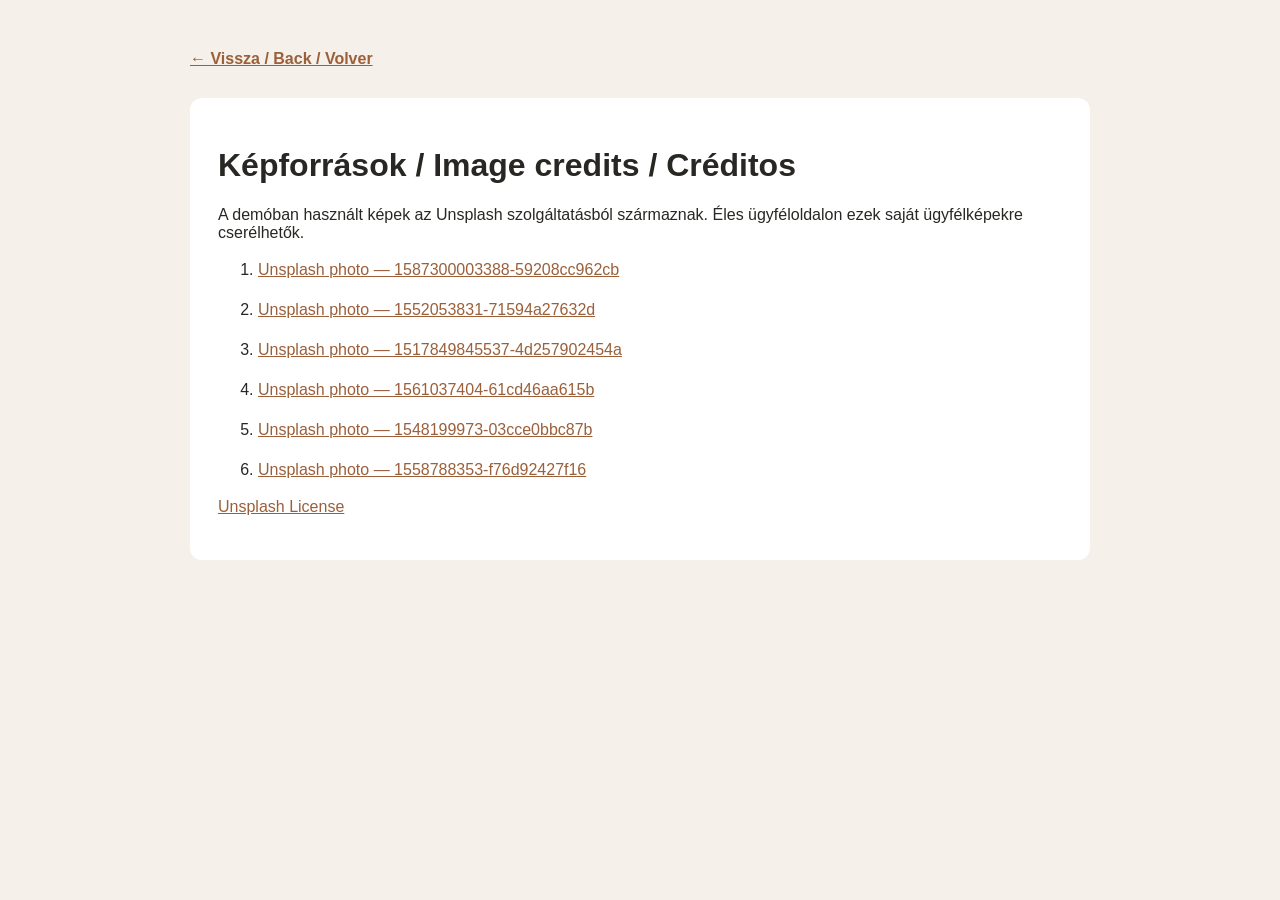
==== kepforrasok.html @ 68ad6c66 "Create kepforrasok.html" ====
<!doctype html><html lang="hu"><head><meta charset="utf-8"><meta name="viewport" content="width=device-width,initial-scale=1"><title>Képforrások</title><style>body{font-family:Arial,sans-serif;background:#f5f0e9;color:#292723;margin:0}.wrap{max-width:900px;margin:auto;padding:50px 22px}a{color:#9b5f39}li{margin:16px 0;line-height:1.5}.back{display:inline-block;margin-bottom:30px;font-weight:bold}.box{background:#fff;padding:28px;border-radius:12px}</style></head><body><div class="wrap"><a class="back" href="./">← Vissza / Back / Volver</a><div class="box"><h1>Képforrások / Image credits / Créditos</h1><p>A demóban használt képek az Unsplash szolgáltatásból származnak. Éles ügyféloldalon ezek saját ügyfélképekre cserélhetők.</p><ol><li><a href="https://unsplash.com/photos/1587300003388-59208cc962cb" target="_blank" rel="noopener">Unsplash photo — 1587300003388-59208cc962cb</a></li><li><a href="https://unsplash.com/photos/1552053831-71594a27632d" target="_blank" rel="noopener">Unsplash photo — 1552053831-71594a27632d</a></li><li><a href="https://unsplash.com/photos/1517849845537-4d257902454a" target="_blank" rel="noopener">Unsplash photo — 1517849845537-4d257902454a</a></li><li><a href="https://unsplash.com/photos/1561037404-61cd46aa615b" target="_blank" rel="noopener">Unsplash photo — 1561037404-61cd46aa615b</a></li><li><a href="https://unsplash.com/photos/1548199973-03cce0bbc87b" target="_blank" rel="noopener">Unsplash photo — 1548199973-03cce0bbc87b</a></li><li><a href="https://unsplash.com/photos/1558788353-f76d92427f16" target="_blank" rel="noopener">Unsplash photo — 1558788353-f76d92427f16</a></li></ol><p><a href="https://unsplash.com/license" target="_blank" rel="noopener">Unsplash License</a></p></div></div></body></html>
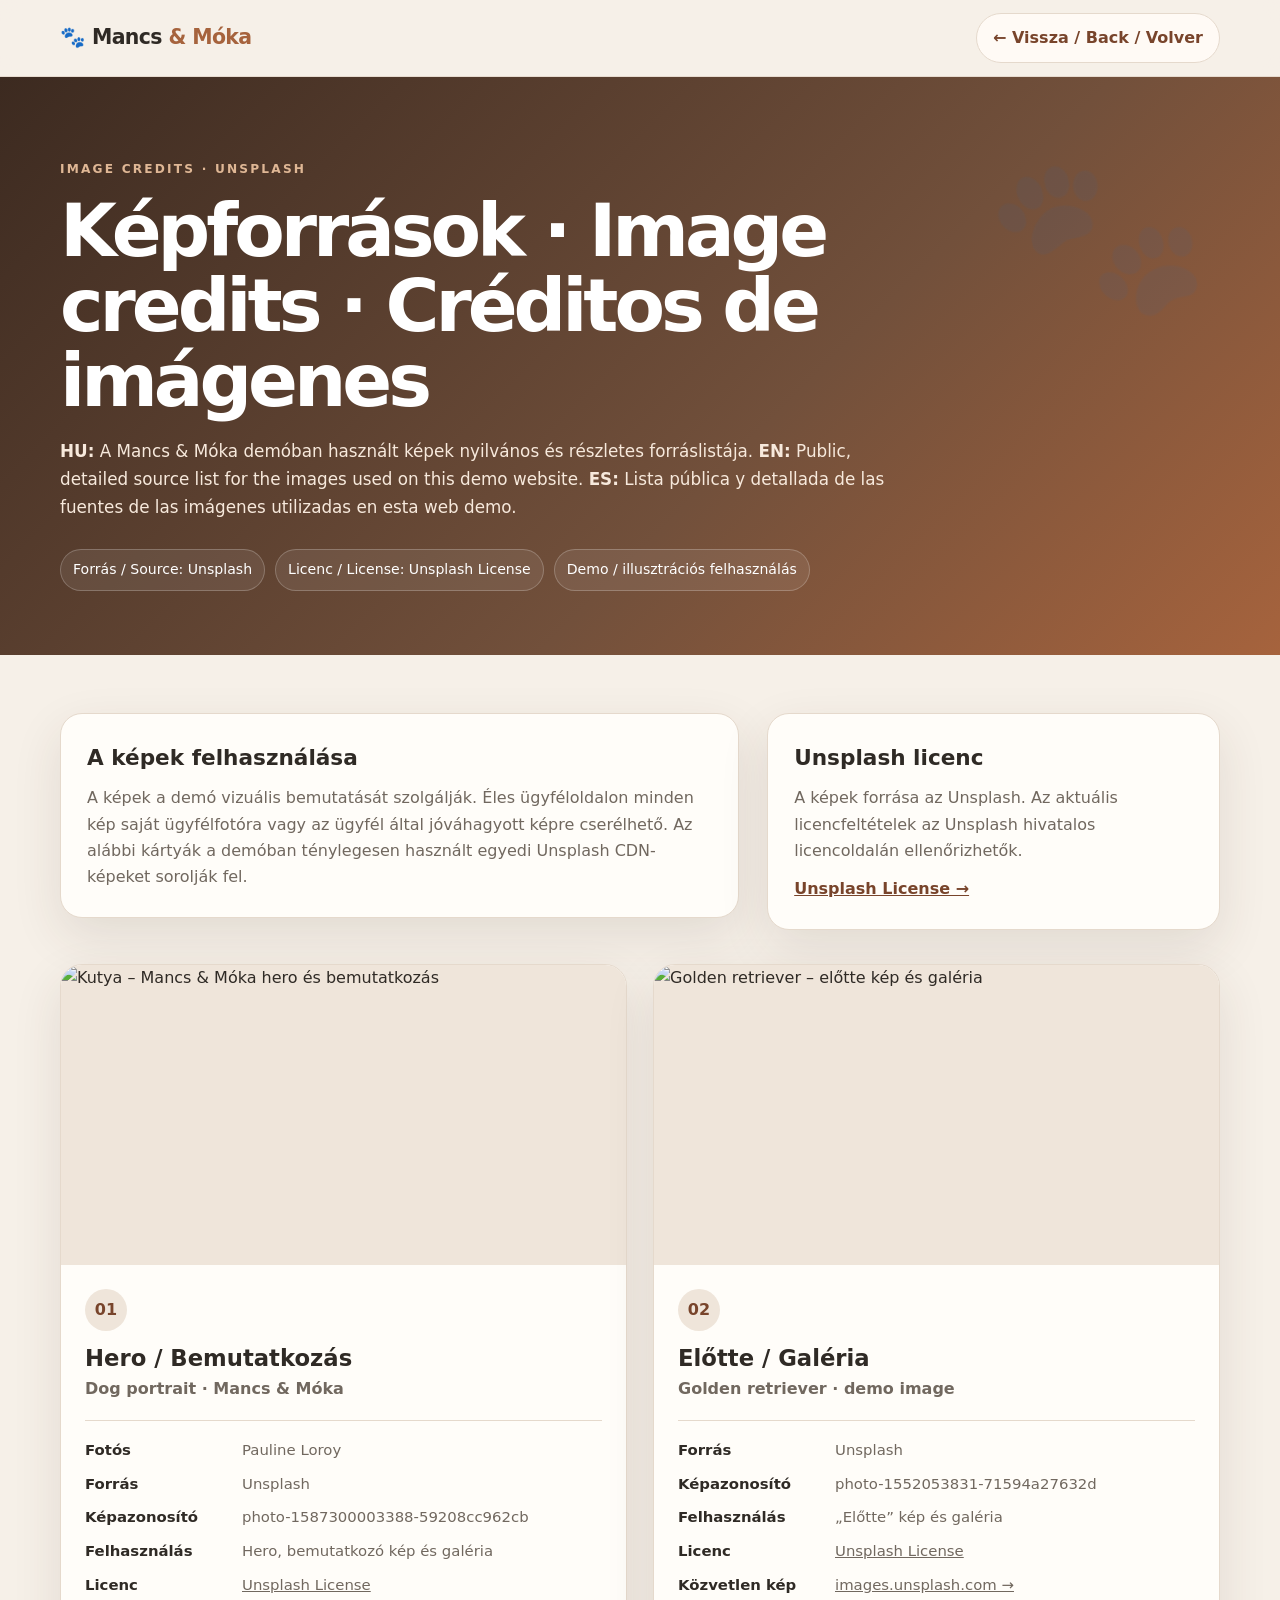
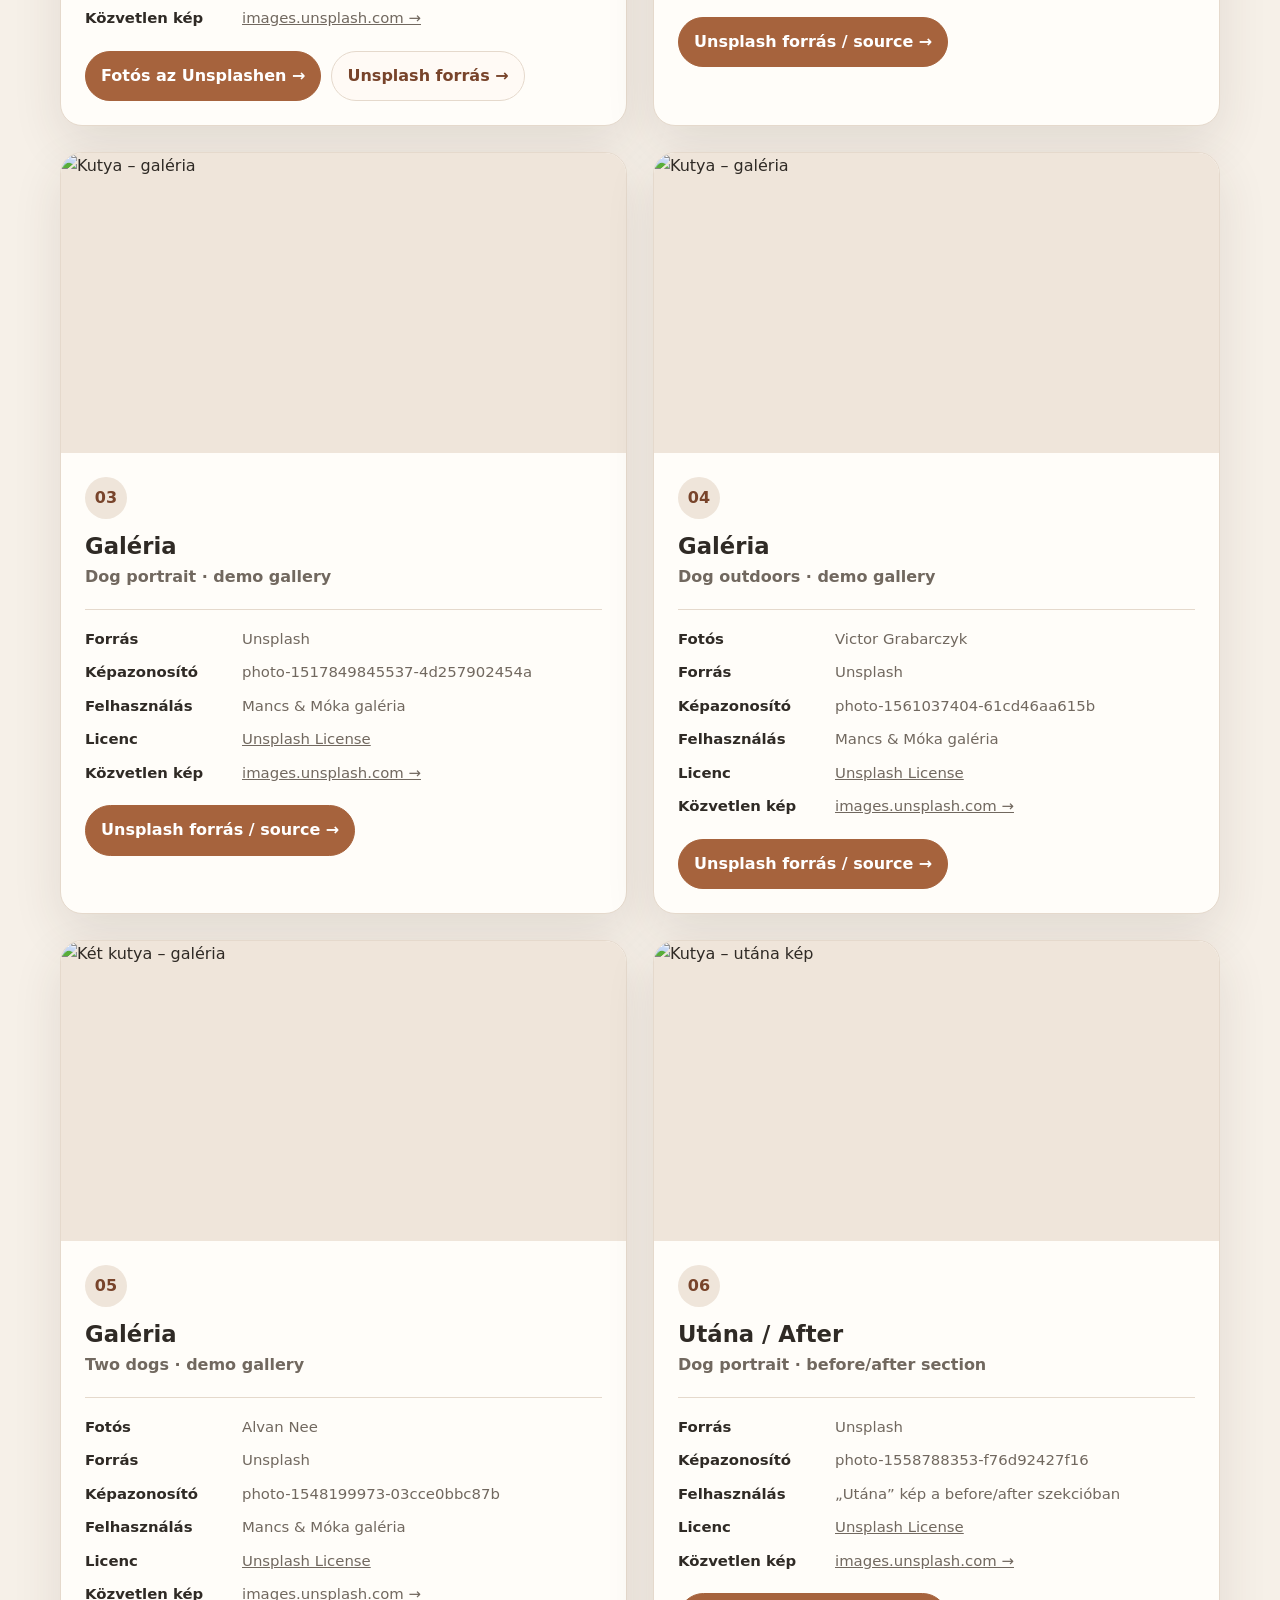
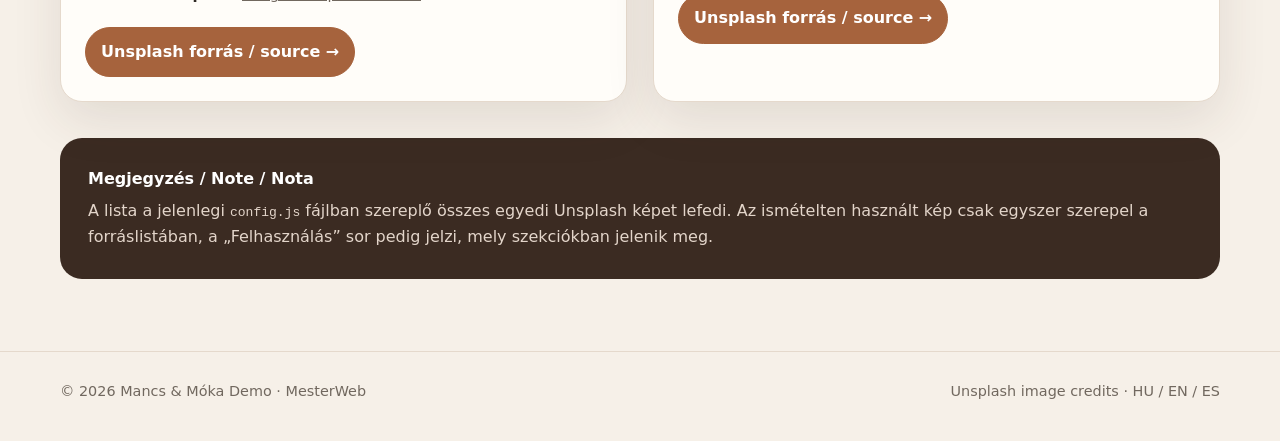
==== commit 189cf5bc: "Update kepforrasok.html" ====
--- a/kepforrasok.html
+++ b/kepforrasok.html
@@ -1 +1,200 @@
-<!doctype html><html lang="hu"><head><meta charset="utf-8"><meta name="viewport" content="width=device-width,initial-scale=1"><title>Képforrások</title><style>body{font-family:Arial,sans-serif;background:#f5f0e9;color:#292723;margin:0}.wrap{max-width:900px;margin:auto;padding:50px 22px}a{color:#9b5f39}li{margin:16px 0;line-height:1.5}.back{display:inline-block;margin-bottom:30px;font-weight:bold}.box{background:#fff;padding:28px;border-radius:12px}</style></head><body><div class="wrap"><a class="back" href="./">← Vissza / Back / Volver</a><div class="box"><h1>Képforrások / Image credits / Créditos</h1><p>A demóban használt képek az Unsplash szolgáltatásból származnak. Éles ügyféloldalon ezek saját ügyfélképekre cserélhetők.</p><ol><li><a href="https://unsplash.com/photos/1587300003388-59208cc962cb" target="_blank" rel="noopener">Unsplash photo — 1587300003388-59208cc962cb</a></li><li><a href="https://unsplash.com/photos/1552053831-71594a27632d" target="_blank" rel="noopener">Unsplash photo — 1552053831-71594a27632d</a></li><li><a href="https://unsplash.com/photos/1517849845537-4d257902454a" target="_blank" rel="noopener">Unsplash photo — 1517849845537-4d257902454a</a></li><li><a href="https://unsplash.com/photos/1561037404-61cd46aa615b" target="_blank" rel="noopener">Unsplash photo — 1561037404-61cd46aa615b</a></li><li><a href="https://unsplash.com/photos/1548199973-03cce0bbc87b" target="_blank" rel="noopener">Unsplash photo — 1548199973-03cce0bbc87b</a></li><li><a href="https://unsplash.com/photos/1558788353-f76d92427f16" target="_blank" rel="noopener">Unsplash photo — 1558788353-f76d92427f16</a></li></ol><p><a href="https://unsplash.com/license" target="_blank" rel="noopener">Unsplash License</a></p></div></div></body></html>
+<!doctype html>
+<html lang="hu">
+<head>
+  <meta charset="utf-8">
+  <meta name="viewport" content="width=device-width,initial-scale=1">
+  <meta name="description" content="Mancs & Móka demo – a weboldalon használt Unsplash képek részletes forrásadatai.">
+  <title>Mancs & Móka – Képforrások</title>
+  <style>
+    :root{
+      --ink:#2f2a25;--muted:#71685f;--paper:#f6f0e8;--card:#fffdf9;
+      --accent:#a6633d;--accent-dark:#78442b;--line:#e5d9cc;--soft:#efe5da;
+      --shadow:0 18px 50px rgba(68,48,34,.11);--radius:22px;
+    }
+    *{box-sizing:border-box}
+    html{scroll-behavior:smooth}
+    body{margin:0;font-family:Inter,ui-sans-serif,system-ui,-apple-system,BlinkMacSystemFont,"Segoe UI",sans-serif;background:var(--paper);color:var(--ink);line-height:1.65}
+    a{color:inherit}
+    .container{width:min(1160px,calc(100% - 40px));margin:0 auto}
+    .topbar{position:sticky;top:0;z-index:10;background:rgba(246,240,232,.94);backdrop-filter:blur(12px);border-bottom:1px solid rgba(229,217,204,.9)}
+    .nav{min-height:76px;display:flex;align-items:center;justify-content:space-between;gap:20px}
+    .logo{text-decoration:none;font-size:1.28rem;font-weight:900;letter-spacing:-.03em}
+    .logo span{color:var(--accent)}
+    .back{display:inline-flex;align-items:center;gap:8px;text-decoration:none;font-weight:800;color:var(--accent-dark);padding:11px 16px;border:1px solid var(--line);border-radius:999px;background:#fffaf5}
+    .back:hover{transform:translateY(-1px)}
+    .hero{padding:78px 0 64px;background:linear-gradient(135deg,#3c2a20 0%,#72503b 60%,#a6633d 100%);color:white;overflow:hidden;position:relative}
+    .hero:after{content:"🐾";position:absolute;right:6vw;top:18px;font-size:170px;opacity:.07;transform:rotate(-12deg)}
+    .eyebrow{display:inline-block;font-size:.76rem;font-weight:900;letter-spacing:.18em;text-transform:uppercase;color:#dfb795;margin-bottom:14px}
+    h1{font-size:clamp(2.35rem,6vw,4.6rem);line-height:1.02;letter-spacing:-.055em;margin:0 0 20px;max-width:850px}
+    .hero p{max-width:840px;margin:0;color:#f7e9dc;font-size:1.05rem}
+    .hero-note{margin-top:28px;display:flex;flex-wrap:wrap;gap:10px}
+    .pill{border:1px solid rgba(255,255,255,.22);background:rgba(255,255,255,.08);padding:8px 12px;border-radius:999px;font-size:.88rem}
+    main{padding:58px 0 72px}
+    .intro{display:grid;grid-template-columns:1.2fr .8fr;gap:28px;align-items:start;margin-bottom:34px}
+    .intro-card,.license-card{background:var(--card);border:1px solid var(--line);border-radius:var(--radius);padding:26px;box-shadow:var(--shadow)}
+    .intro-card h2,.license-card h2{margin:0 0 10px;font-size:1.35rem}
+    .intro-card p,.license-card p{margin:0;color:var(--muted)}
+    .license-card a{color:var(--accent-dark);font-weight:800}
+    .source-grid{display:grid;grid-template-columns:repeat(2,minmax(0,1fr));gap:26px}
+    .source-card{background:var(--card);border:1px solid var(--line);border-radius:var(--radius);overflow:hidden;box-shadow:var(--shadow)}
+    .source-card img{display:block;width:100%;height:300px;object-fit:cover;background:var(--soft)}
+    .source-body{padding:24px}
+    .source-number{display:inline-flex;align-items:center;justify-content:center;width:42px;height:42px;border-radius:50%;background:var(--soft);color:var(--accent-dark);font-weight:900;margin-bottom:14px}
+    .source-body h2{margin:0 0 4px;font-size:1.42rem;line-height:1.2}
+    .source-sub{margin:0 0 18px;color:var(--muted);font-weight:650}
+    .meta{display:grid;gap:9px;margin:18px 0 20px;padding-top:17px;border-top:1px solid var(--line)}
+    .meta-row{display:grid;grid-template-columns:145px minmax(0,1fr);gap:12px;font-size:.93rem;align-items:start}
+    .meta-row strong{color:var(--ink)}
+    .meta-row span,.meta-row a{color:var(--muted);overflow-wrap:anywhere}
+    .meta-row a:hover{color:var(--accent-dark)}
+    .actions{display:flex;flex-wrap:wrap;gap:10px}
+    .btn{display:inline-flex;align-items:center;justify-content:center;text-decoration:none;font-weight:850;border-radius:999px;padding:11px 15px;border:1px solid var(--line)}
+    .btn-primary{background:var(--accent);color:#fff;border-color:var(--accent)}
+    .btn-light{background:#fffaf5;color:var(--accent-dark)}
+    .note{margin-top:36px;background:#3b2b22;color:#f7eee6;border-radius:var(--radius);padding:28px}
+    .note strong{color:#fff}.note p{margin:5px 0 0;color:#e3d5ca}
+    footer{border-top:1px solid var(--line);padding:28px 0 38px;color:var(--muted)}
+    .footer-row{display:flex;justify-content:space-between;gap:20px;flex-wrap:wrap;font-size:.9rem}
+    @media(max-width:820px){.intro,.source-grid{grid-template-columns:1fr}.hero{padding:58px 0 50px}.source-card img{height:250px}}
+    @media(max-width:560px){.container{width:min(100% - 24px,1160px)}.nav{min-height:68px}.back{padding:9px 12px;font-size:.87rem}.hero:after{display:none}.source-card img{height:220px}.meta-row{grid-template-columns:1fr;gap:1px}.source-body{padding:20px}}
+  </style>
+</head>
+<body>
+  <header class="topbar">
+    <div class="container nav">
+      <a class="logo" href="./">🐾 Mancs <span>&amp; Móka</span></a>
+      <a class="back" href="./">← Vissza / Back / Volver</a>
+    </div>
+  </header>
+
+  <section class="hero">
+    <div class="container">
+      <span class="eyebrow">IMAGE CREDITS · UNSPLASH</span>
+      <h1>Képforrások · Image credits · Créditos de imágenes</h1>
+      <p><strong>HU:</strong> A Mancs &amp; Móka demóban használt képek nyilvános és részletes forráslistája. <strong>EN:</strong> Public, detailed source list for the images used on this demo website. <strong>ES:</strong> Lista pública y detallada de las fuentes de las imágenes utilizadas en esta web demo.</p>
+      <div class="hero-note">
+        <span class="pill">Forrás / Source: Unsplash</span>
+        <span class="pill">Licenc / License: Unsplash License</span>
+        <span class="pill">Demo / illusztrációs felhasználás</span>
+      </div>
+    </div>
+  </section>
+
+  <main>
+    <div class="container">
+      <div class="intro">
+        <section class="intro-card">
+          <h2>A képek felhasználása</h2>
+          <p>A képek a demó vizuális bemutatását szolgálják. Éles ügyféloldalon minden kép saját ügyfélfotóra vagy az ügyfél által jóváhagyott képre cserélhető. Az alábbi kártyák a demóban ténylegesen használt egyedi Unsplash CDN-képeket sorolják fel.</p>
+        </section>
+        <aside class="license-card">
+          <h2>Unsplash licenc</h2>
+          <p>A képek forrása az Unsplash. Az aktuális licencfeltételek az Unsplash hivatalos licencoldalán ellenőrizhetők.</p>
+          <p style="margin-top:12px"><a href="https://unsplash.com/license" target="_blank" rel="noopener noreferrer">Unsplash License →</a></p>
+        </aside>
+      </div>
+
+      <section class="source-grid">
+        <article class="source-card">
+          <img src="https://images.unsplash.com/photo-1587300003388-59208cc962cb?auto=format&fit=crop&w=1400&q=88" alt="Kutya – Mancs & Móka hero és bemutatkozás">
+          <div class="source-body"><span class="source-number">01</span><h2>Hero / Bemutatkozás</h2><p class="source-sub">Dog portrait · Mancs &amp; Móka</p>
+            <div class="meta">
+              <div class="meta-row"><strong>Fotós</strong><span>Pauline Loroy</span></div>
+              <div class="meta-row"><strong>Forrás</strong><span>Unsplash</span></div>
+              <div class="meta-row"><strong>Képazonosító</strong><span>photo-1587300003388-59208cc962cb</span></div>
+              <div class="meta-row"><strong>Felhasználás</strong><span>Hero, bemutatkozó kép és galéria</span></div>
+              <div class="meta-row"><strong>Licenc</strong><a href="https://unsplash.com/license" target="_blank" rel="noopener noreferrer">Unsplash License</a></div>
+              <div class="meta-row"><strong>Közvetlen kép</strong><a href="https://images.unsplash.com/photo-1587300003388-59208cc962cb" target="_blank" rel="noopener noreferrer">images.unsplash.com →</a></div>
+            </div>
+            <div class="actions"><a class="btn btn-primary" href="https://unsplash.com/@paulinel" target="_blank" rel="noopener noreferrer">Fotós az Unsplashen →</a><a class="btn btn-light" href="https://unsplash.com/s/photos/dog" target="_blank" rel="noopener noreferrer">Unsplash forrás →</a></div>
+          </div>
+        </article>
+
+        <article class="source-card">
+          <img src="https://images.unsplash.com/photo-1552053831-71594a27632d?auto=format&fit=crop&w=1400&q=88" alt="Golden retriever – előtte kép és galéria">
+          <div class="source-body"><span class="source-number">02</span><h2>Előtte / Galéria</h2><p class="source-sub">Golden retriever · demo image</p>
+            <div class="meta">
+              <div class="meta-row"><strong>Forrás</strong><span>Unsplash</span></div>
+              <div class="meta-row"><strong>Képazonosító</strong><span>photo-1552053831-71594a27632d</span></div>
+              <div class="meta-row"><strong>Felhasználás</strong><span>„Előtte” kép és galéria</span></div>
+              <div class="meta-row"><strong>Licenc</strong><a href="https://unsplash.com/license" target="_blank" rel="noopener noreferrer">Unsplash License</a></div>
+              <div class="meta-row"><strong>Közvetlen kép</strong><a href="https://images.unsplash.com/photo-1552053831-71594a27632d" target="_blank" rel="noopener noreferrer">images.unsplash.com →</a></div>
+            </div>
+            <div class="actions"><a class="btn btn-primary" href="https://unsplash.com/s/photos/golden-retriever" target="_blank" rel="noopener noreferrer">Unsplash forrás / source →</a></div>
+          </div>
+        </article>
+
+        <article class="source-card">
+          <img src="https://images.unsplash.com/photo-1517849845537-4d257902454a?auto=format&fit=crop&w=1400&q=88" alt="Kutya – galéria">
+          <div class="source-body"><span class="source-number">03</span><h2>Galéria</h2><p class="source-sub">Dog portrait · demo gallery</p>
+            <div class="meta">
+              <div class="meta-row"><strong>Forrás</strong><span>Unsplash</span></div>
+              <div class="meta-row"><strong>Képazonosító</strong><span>photo-1517849845537-4d257902454a</span></div>
+              <div class="meta-row"><strong>Felhasználás</strong><span>Mancs &amp; Móka galéria</span></div>
+              <div class="meta-row"><strong>Licenc</strong><a href="https://unsplash.com/license" target="_blank" rel="noopener noreferrer">Unsplash License</a></div>
+              <div class="meta-row"><strong>Közvetlen kép</strong><a href="https://images.unsplash.com/photo-1517849845537-4d257902454a" target="_blank" rel="noopener noreferrer">images.unsplash.com →</a></div>
+            </div>
+            <div class="actions"><a class="btn btn-primary" href="https://unsplash.com/s/photos/dog-portrait" target="_blank" rel="noopener noreferrer">Unsplash forrás / source →</a></div>
+          </div>
+        </article>
+
+        <article class="source-card">
+          <img src="https://images.unsplash.com/photo-1561037404-61cd46aa615b?auto=format&fit=crop&w=1400&q=88" alt="Kutya – galéria">
+          <div class="source-body"><span class="source-number">04</span><h2>Galéria</h2><p class="source-sub">Dog outdoors · demo gallery</p>
+            <div class="meta">
+              <div class="meta-row"><strong>Fotós</strong><span>Victor Grabarczyk</span></div>
+              <div class="meta-row"><strong>Forrás</strong><span>Unsplash</span></div>
+              <div class="meta-row"><strong>Képazonosító</strong><span>photo-1561037404-61cd46aa615b</span></div>
+              <div class="meta-row"><strong>Felhasználás</strong><span>Mancs &amp; Móka galéria</span></div>
+              <div class="meta-row"><strong>Licenc</strong><a href="https://unsplash.com/license" target="_blank" rel="noopener noreferrer">Unsplash License</a></div>
+              <div class="meta-row"><strong>Közvetlen kép</strong><a href="https://images.unsplash.com/photo-1561037404-61cd46aa615b" target="_blank" rel="noopener noreferrer">images.unsplash.com →</a></div>
+            </div>
+            <div class="actions"><a class="btn btn-primary" href="https://unsplash.com/s/photos/dog-outdoors" target="_blank" rel="noopener noreferrer">Unsplash forrás / source →</a></div>
+          </div>
+        </article>
+
+        <article class="source-card">
+          <img src="https://images.unsplash.com/photo-1548199973-03cce0bbc87b?auto=format&fit=crop&w=1400&q=88" alt="Két kutya – galéria">
+          <div class="source-body"><span class="source-number">05</span><h2>Galéria</h2><p class="source-sub">Two dogs · demo gallery</p>
+            <div class="meta">
+              <div class="meta-row"><strong>Fotós</strong><span>Alvan Nee</span></div>
+              <div class="meta-row"><strong>Forrás</strong><span>Unsplash</span></div>
+              <div class="meta-row"><strong>Képazonosító</strong><span>photo-1548199973-03cce0bbc87b</span></div>
+              <div class="meta-row"><strong>Felhasználás</strong><span>Mancs &amp; Móka galéria</span></div>
+              <div class="meta-row"><strong>Licenc</strong><a href="https://unsplash.com/license" target="_blank" rel="noopener noreferrer">Unsplash License</a></div>
+              <div class="meta-row"><strong>Közvetlen kép</strong><a href="https://images.unsplash.com/photo-1548199973-03cce0bbc87b" target="_blank" rel="noopener noreferrer">images.unsplash.com →</a></div>
+            </div>
+            <div class="actions"><a class="btn btn-primary" href="https://unsplash.com/s/photos/two-dogs" target="_blank" rel="noopener noreferrer">Unsplash forrás / source →</a></div>
+          </div>
+        </article>
+
+        <article class="source-card">
+          <img src="https://images.unsplash.com/photo-1558788353-f76d92427f16?auto=format&fit=crop&w=1400&q=88" alt="Kutya – utána kép">
+          <div class="source-body"><span class="source-number">06</span><h2>Utána / After</h2><p class="source-sub">Dog portrait · before/after section</p>
+            <div class="meta">
+              <div class="meta-row"><strong>Forrás</strong><span>Unsplash</span></div>
+              <div class="meta-row"><strong>Képazonosító</strong><span>photo-1558788353-f76d92427f16</span></div>
+              <div class="meta-row"><strong>Felhasználás</strong><span>„Utána” kép a before/after szekcióban</span></div>
+              <div class="meta-row"><strong>Licenc</strong><a href="https://unsplash.com/license" target="_blank" rel="noopener noreferrer">Unsplash License</a></div>
+              <div class="meta-row"><strong>Közvetlen kép</strong><a href="https://images.unsplash.com/photo-1558788353-f76d92427f16" target="_blank" rel="noopener noreferrer">images.unsplash.com →</a></div>
+            </div>
+            <div class="actions"><a class="btn btn-primary" href="https://unsplash.com/s/photos/dog-grooming" target="_blank" rel="noopener noreferrer">Unsplash forrás / source →</a></div>
+          </div>
+        </article>
+      </section>
+
+      <section class="note">
+        <strong>Megjegyzés / Note / Nota</strong>
+        <p>A lista a jelenlegi <code>config.js</code> fájlban szereplő összes egyedi Unsplash képet lefedi. Az ismételten használt kép csak egyszer szerepel a forráslistában, a „Felhasználás” sor pedig jelzi, mely szekciókban jelenik meg.</p>
+      </section>
+    </div>
+  </main>
+
+  <footer>
+    <div class="container footer-row">
+      <span>© 2026 Mancs &amp; Móka Demo · MesterWeb</span>
+      <span>Unsplash image credits · HU / EN / ES</span>
+    </div>
+  </footer>
+</body>
+</html>
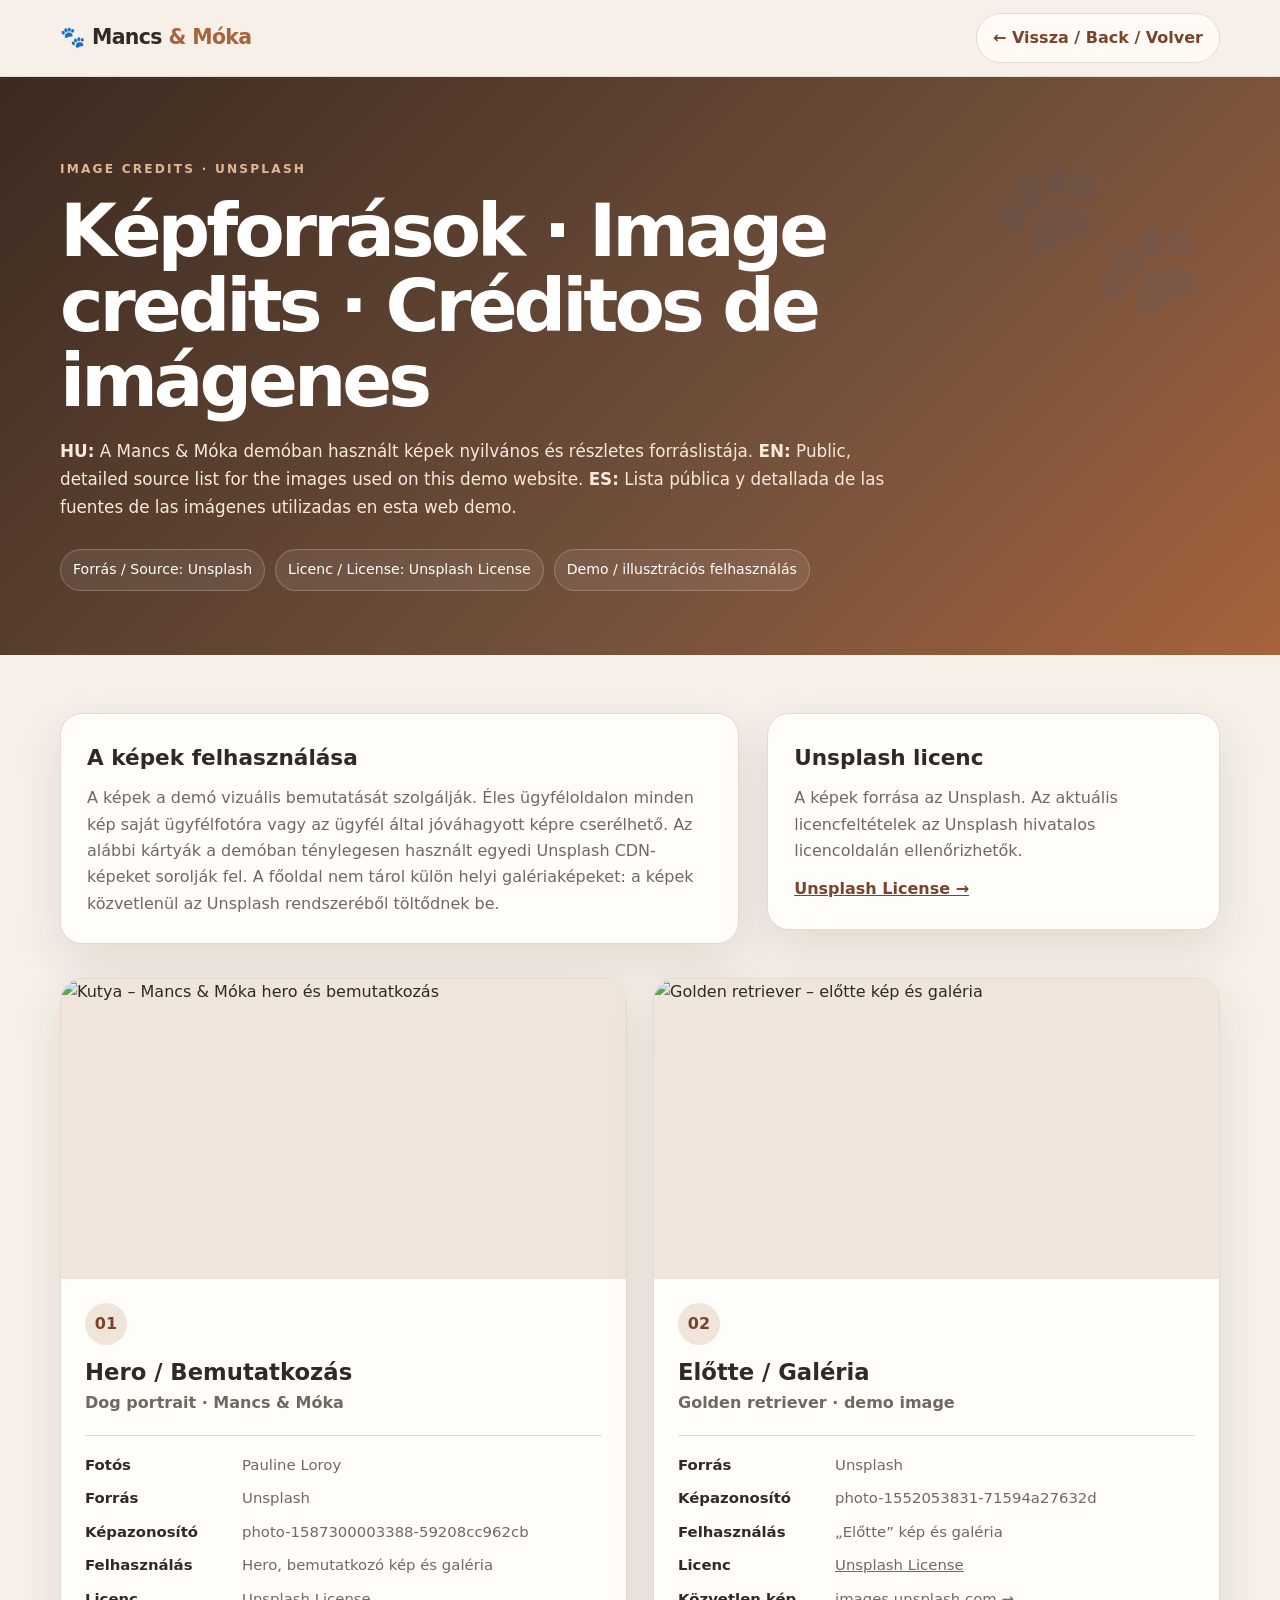
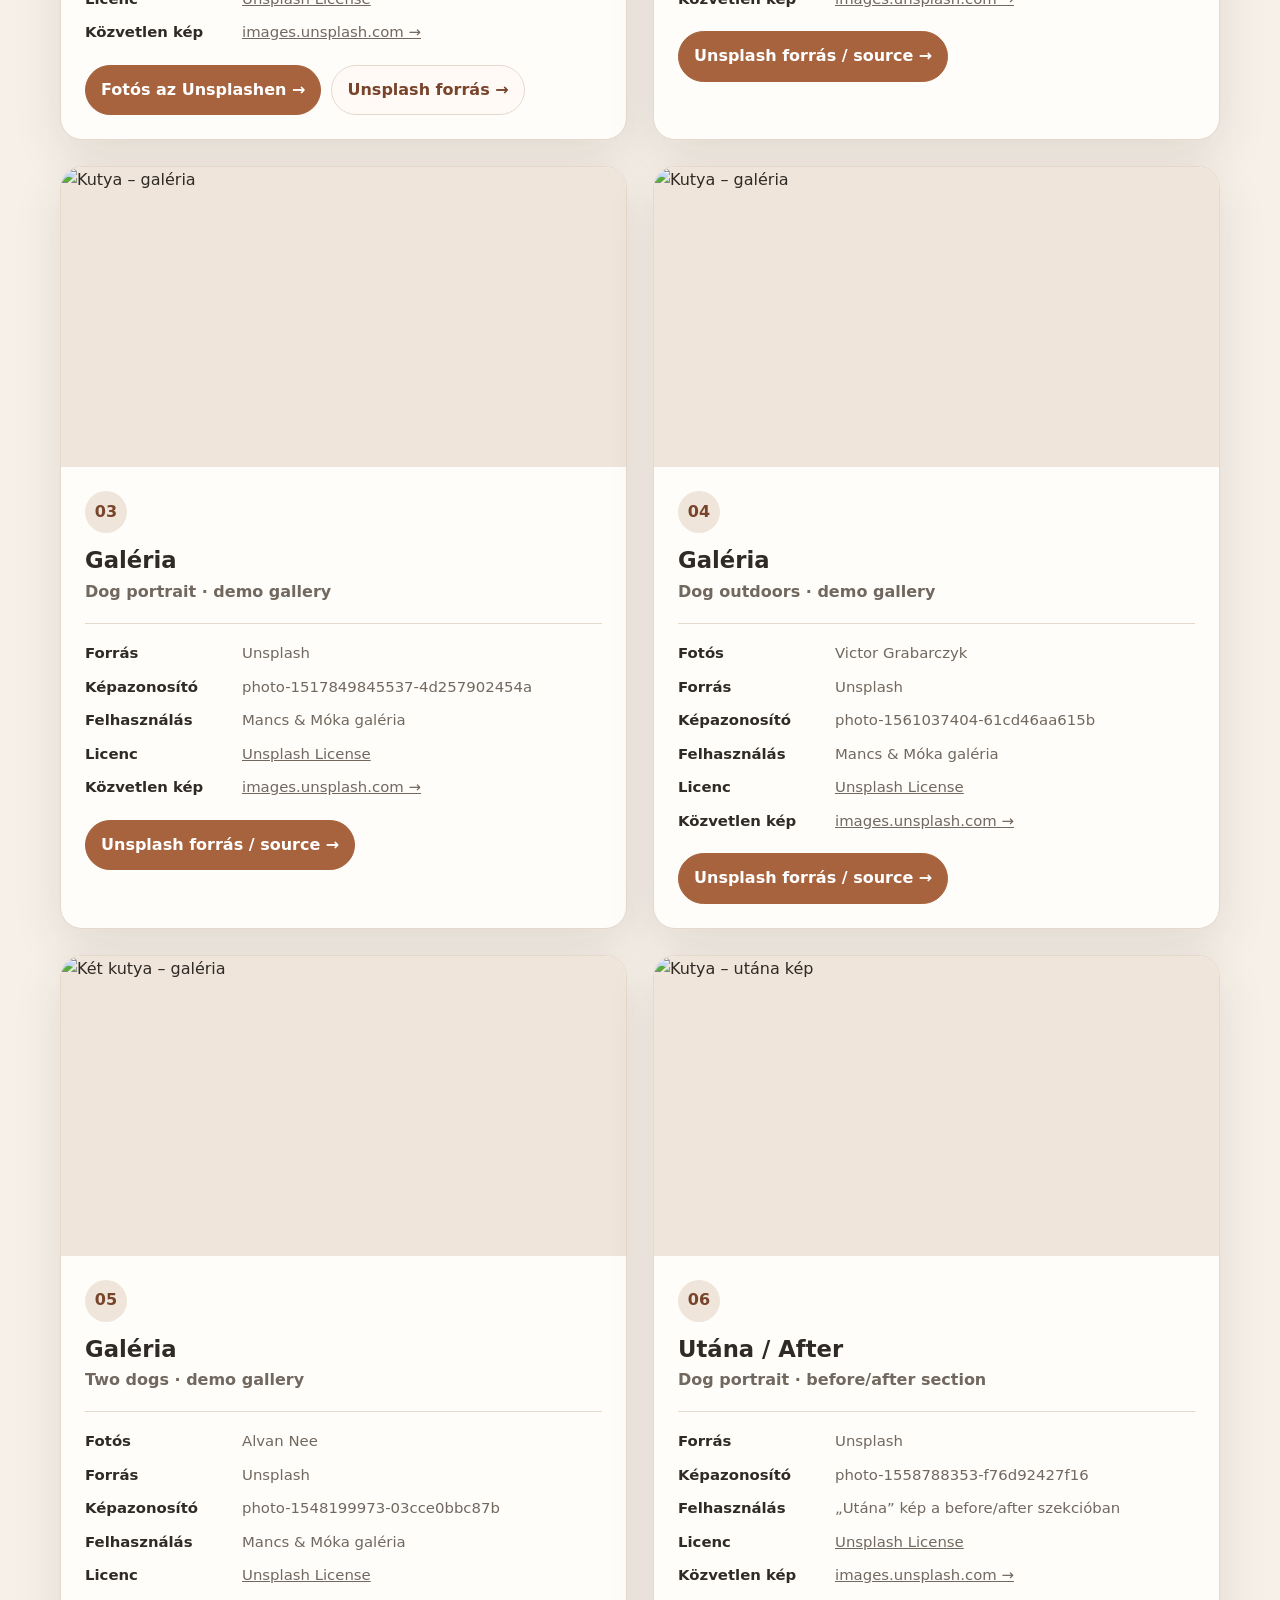
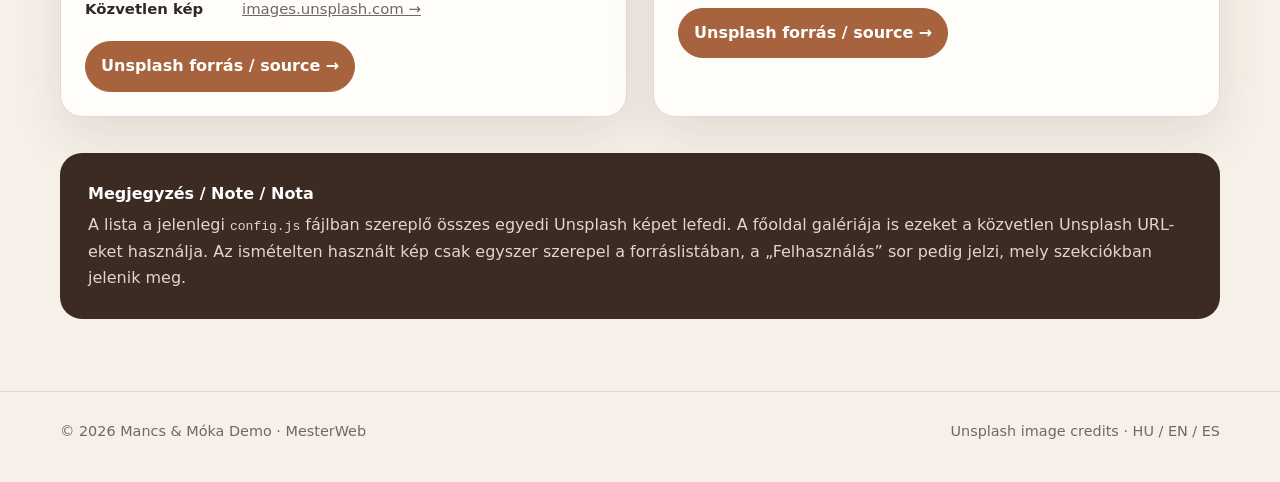
==== commit a0875307: "Update kepforrasok.html" ====
--- a/kepforrasok.html
+++ b/kepforrasok.html
@@ -85,7 +85,7 @@
       <div class="intro">
         <section class="intro-card">
           <h2>A képek felhasználása</h2>
-          <p>A képek a demó vizuális bemutatását szolgálják. Éles ügyféloldalon minden kép saját ügyfélfotóra vagy az ügyfél által jóváhagyott képre cserélhető. Az alábbi kártyák a demóban ténylegesen használt egyedi Unsplash CDN-képeket sorolják fel.</p>
+          <p>A képek a demó vizuális bemutatását szolgálják. Éles ügyféloldalon minden kép saját ügyfélfotóra vagy az ügyfél által jóváhagyott képre cserélhető. Az alábbi kártyák a demóban ténylegesen használt egyedi Unsplash CDN-képeket sorolják fel. A főoldal nem tárol külön helyi galériaképeket: a képek közvetlenül az Unsplash rendszeréből töltődnek be.</p>
         </section>
         <aside class="license-card">
           <h2>Unsplash licenc</h2>
@@ -185,7 +185,7 @@
 
       <section class="note">
         <strong>Megjegyzés / Note / Nota</strong>
-        <p>A lista a jelenlegi <code>config.js</code> fájlban szereplő összes egyedi Unsplash képet lefedi. Az ismételten használt kép csak egyszer szerepel a forráslistában, a „Felhasználás” sor pedig jelzi, mely szekciókban jelenik meg.</p>
+        <p>A lista a jelenlegi <code>config.js</code> fájlban szereplő összes egyedi Unsplash képet lefedi. A főoldal galériája is ezeket a közvetlen Unsplash URL-eket használja. Az ismételten használt kép csak egyszer szerepel a forráslistában, a „Felhasználás” sor pedig jelzi, mely szekciókban jelenik meg.</p>
       </section>
     </div>
   </main>
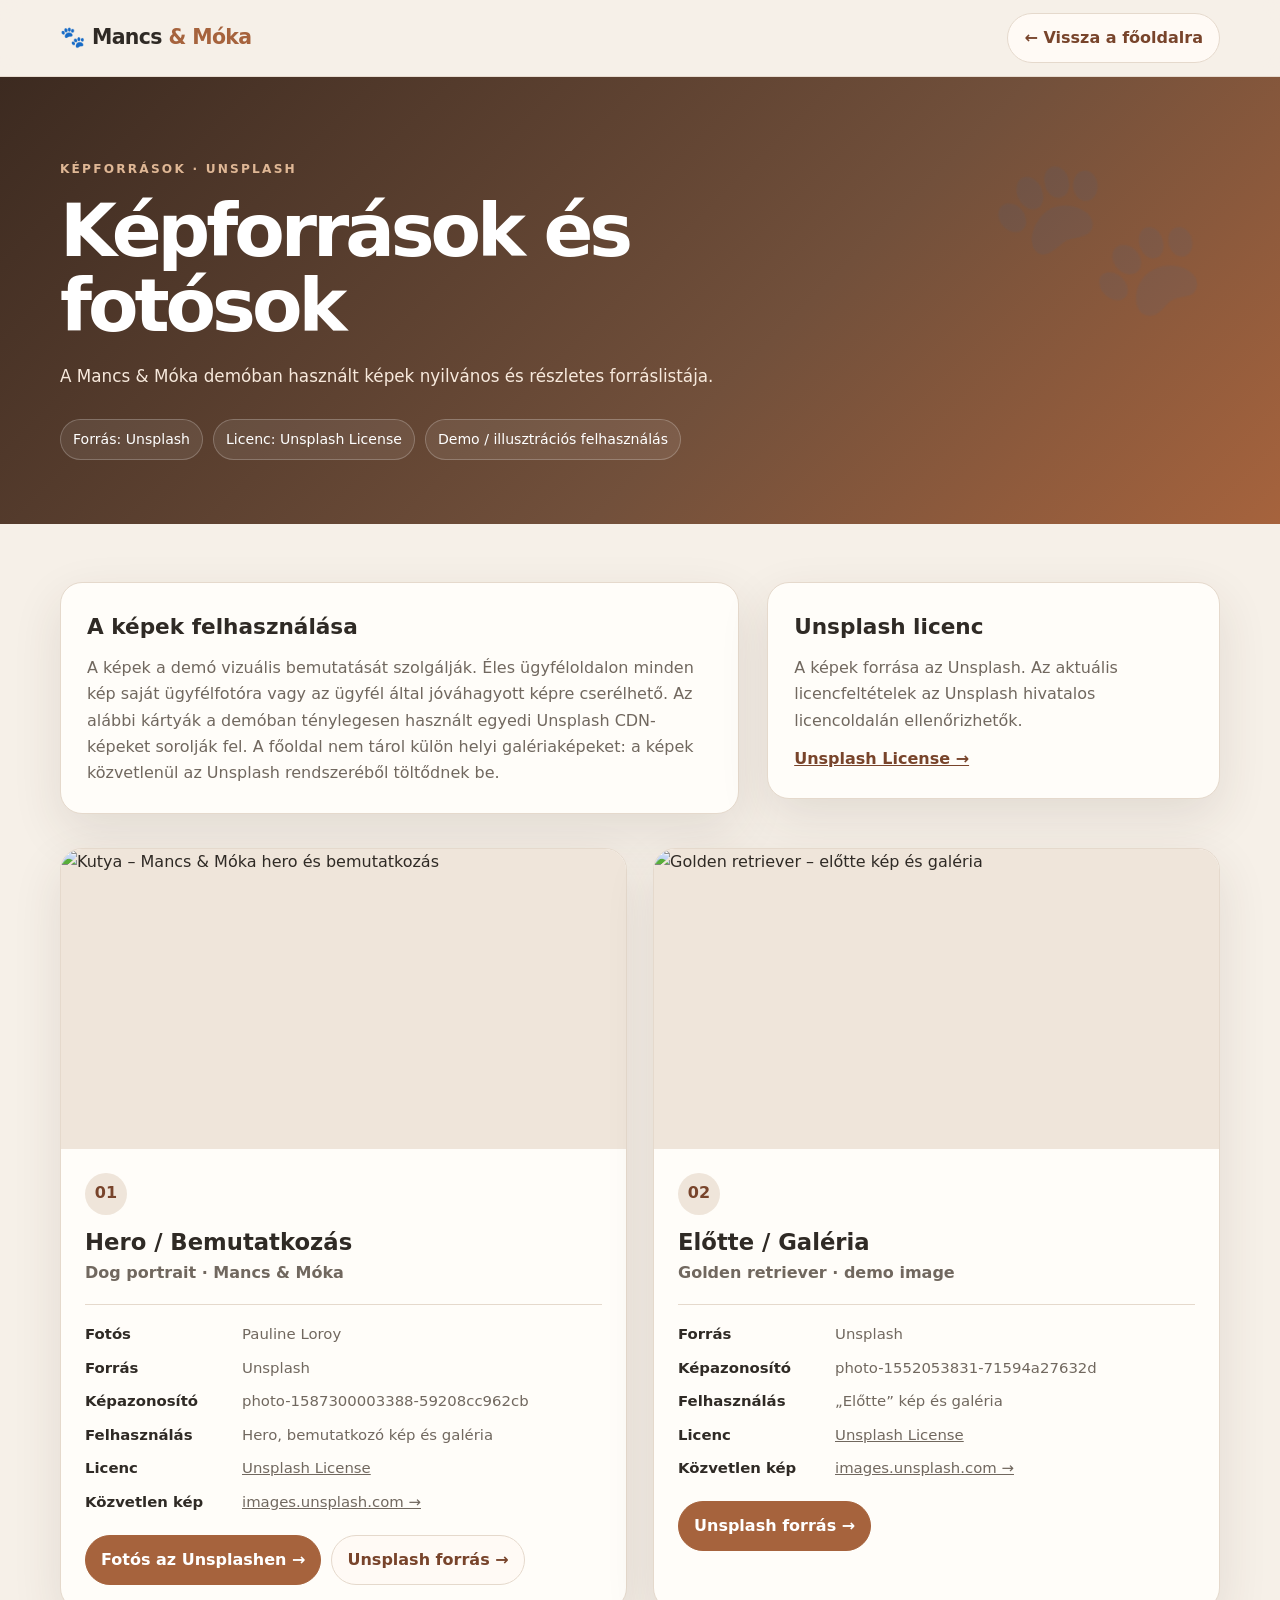
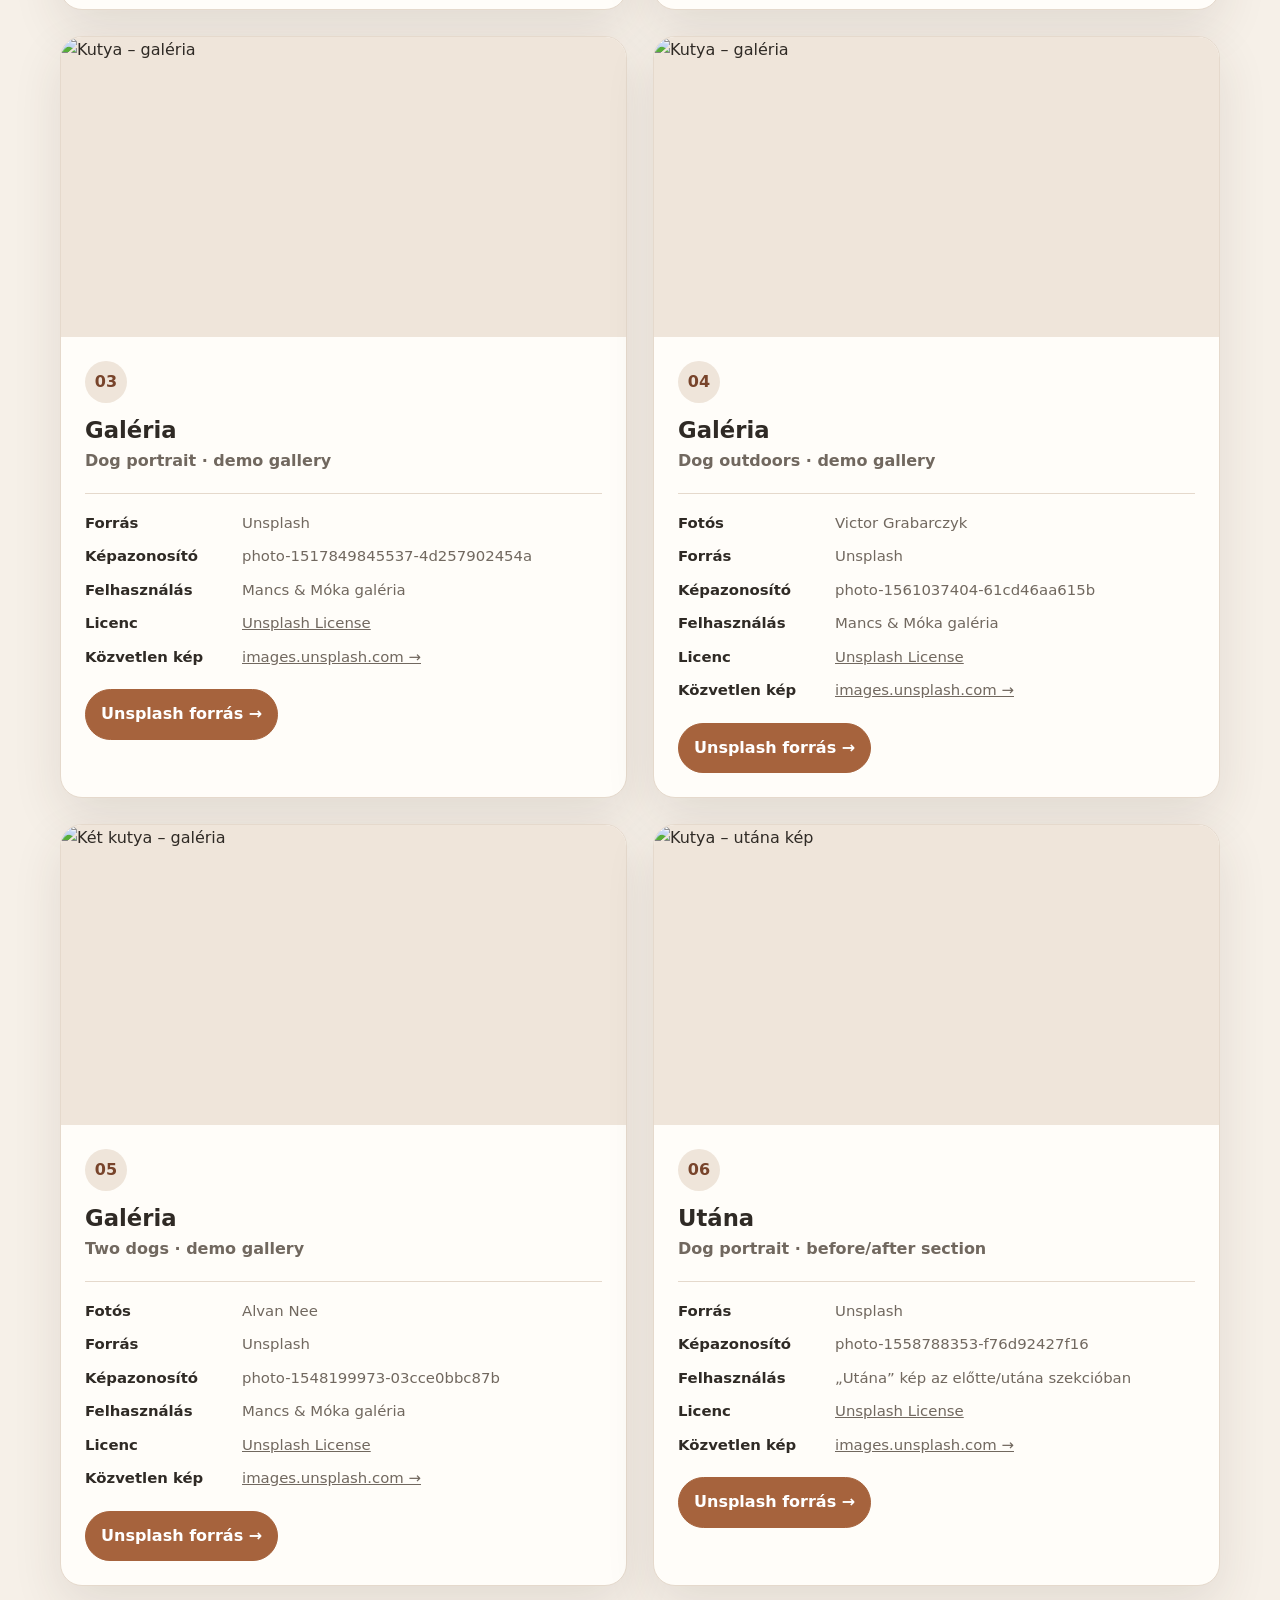
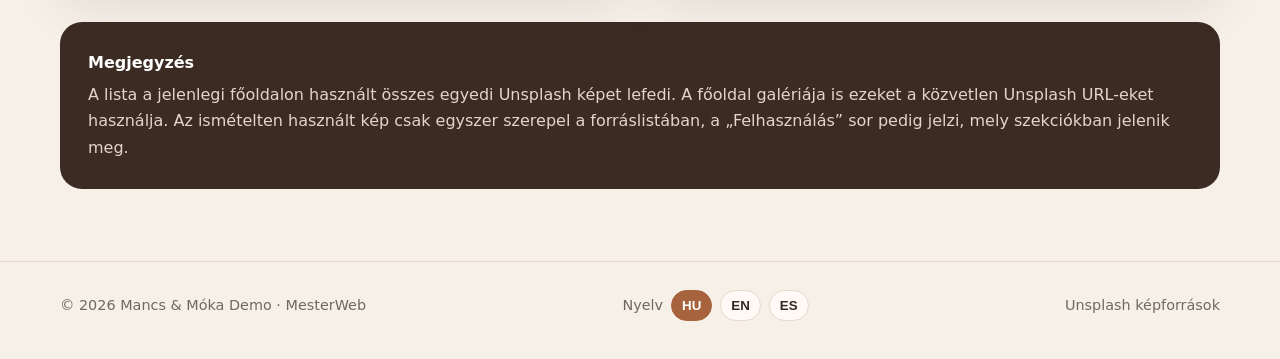
==== commit 8c58e5cb: "Update kepforrasok.html" ====
--- a/kepforrasok.html
+++ b/kepforrasok.html
@@ -54,7 +54,7 @@
     .note{margin-top:36px;background:#3b2b22;color:#f7eee6;border-radius:var(--radius);padding:28px}
     .note strong{color:#fff}.note p{margin:5px 0 0;color:#e3d5ca}
     footer{border-top:1px solid var(--line);padding:28px 0 38px;color:var(--muted)}
-    .footer-row{display:flex;justify-content:space-between;gap:20px;flex-wrap:wrap;font-size:.9rem}
+    .footer-row{display:flex;justify-content:space-between;gap:20px;flex-wrap:wrap;font-size:.9rem;align-items:center}.source-lang{display:flex;align-items:center;gap:8px;flex-wrap:wrap}.source-lang button{border:1px solid var(--line);background:#fffaf5;color:var(--ink);border-radius:999px;padding:7px 10px;font-weight:800;cursor:pointer}.source-lang button.active{background:var(--accent);border-color:var(--accent);color:#fff}
     @media(max-width:820px){.intro,.source-grid{grid-template-columns:1fr}.hero{padding:58px 0 50px}.source-card img{height:250px}}
     @media(max-width:560px){.container{width:min(100% - 24px,1160px)}.nav{min-height:68px}.back{padding:9px 12px;font-size:.87rem}.hero:after{display:none}.source-card img{height:220px}.meta-row{grid-template-columns:1fr;gap:1px}.source-body{padding:20px}}
   </style>
@@ -63,19 +63,19 @@
   <header class="topbar">
     <div class="container nav">
       <a class="logo" href="./">🐾 Mancs <span>&amp; Móka</span></a>
-      <a class="back" href="./">← Vissza / Back / Volver</a>
+      <a class="back" href="./" data-i18n="src_back">← Vissza a főoldalra</a>
     </div>
   </header>
 
   <section class="hero">
     <div class="container">
-      <span class="eyebrow">IMAGE CREDITS · UNSPLASH</span>
-      <h1>Képforrások · Image credits · Créditos de imágenes</h1>
-      <p><strong>HU:</strong> A Mancs &amp; Móka demóban használt képek nyilvános és részletes forráslistája. <strong>EN:</strong> Public, detailed source list for the images used on this demo website. <strong>ES:</strong> Lista pública y detallada de las fuentes de las imágenes utilizadas en esta web demo.</p>
+      <span class="eyebrow" data-i18n="src_eye">KÉPFORRÁSOK · UNSPLASH</span>
+      <h1 data-i18n="src_title">Képforrások és fotósok</h1>
+      <p data-i18n="src_intro">A Mancs &amp; Móka demóban használt képek nyilvános és részletes forráslistája.</p>
       <div class="hero-note">
-        <span class="pill">Forrás / Source: Unsplash</span>
-        <span class="pill">Licenc / License: Unsplash License</span>
-        <span class="pill">Demo / illusztrációs felhasználás</span>
+        <span class="pill" data-i18n="src_source_pill">Forrás: Unsplash</span>
+        <span class="pill" data-i18n="src_license_pill">Licenc: Unsplash License</span>
+        <span class="pill" data-i18n="src_demo_pill">Demo / illusztrációs felhasználás</span>
       </div>
     </div>
   </section>
@@ -84,12 +84,12 @@
     <div class="container">
       <div class="intro">
         <section class="intro-card">
-          <h2>A képek felhasználása</h2>
-          <p>A képek a demó vizuális bemutatását szolgálják. Éles ügyféloldalon minden kép saját ügyfélfotóra vagy az ügyfél által jóváhagyott képre cserélhető. Az alábbi kártyák a demóban ténylegesen használt egyedi Unsplash CDN-képeket sorolják fel. A főoldal nem tárol külön helyi galériaképeket: a képek közvetlenül az Unsplash rendszeréből töltődnek be.</p>
+          <h2 data-i18n="src_usage_title">A képek felhasználása</h2>
+          <p data-i18n="src_usage_text">A képek a demó vizuális bemutatását szolgálják. Éles ügyféloldalon minden kép saját ügyfélfotóra vagy az ügyfél által jóváhagyott képre cserélhető. Az alábbi kártyák a demóban ténylegesen használt egyedi Unsplash CDN-képeket sorolják fel. A főoldal nem tárol külön helyi galériaképeket: a képek közvetlenül az Unsplash rendszeréből töltődnek be.</p>
         </section>
         <aside class="license-card">
-          <h2>Unsplash licenc</h2>
-          <p>A képek forrása az Unsplash. Az aktuális licencfeltételek az Unsplash hivatalos licencoldalán ellenőrizhetők.</p>
+          <h2 data-i18n="src_license_title">Unsplash licenc</h2>
+          <p data-i18n="src_license_text">A képek forrása az Unsplash. Az aktuális licencfeltételek az Unsplash hivatalos licencoldalán ellenőrizhetők.</p>
           <p style="margin-top:12px"><a href="https://unsplash.com/license" target="_blank" rel="noopener noreferrer">Unsplash License →</a></p>
         </aside>
       </div>
@@ -97,95 +97,95 @@
       <section class="source-grid">
         <article class="source-card">
           <img src="https://images.unsplash.com/photo-1587300003388-59208cc962cb?auto=format&fit=crop&w=1400&q=88" alt="Kutya – Mancs & Móka hero és bemutatkozás">
-          <div class="source-body"><span class="source-number">01</span><h2>Hero / Bemutatkozás</h2><p class="source-sub">Dog portrait · Mancs &amp; Móka</p>
-            <div class="meta">
-              <div class="meta-row"><strong>Fotós</strong><span>Pauline Loroy</span></div>
-              <div class="meta-row"><strong>Forrás</strong><span>Unsplash</span></div>
-              <div class="meta-row"><strong>Képazonosító</strong><span>photo-1587300003388-59208cc962cb</span></div>
-              <div class="meta-row"><strong>Felhasználás</strong><span>Hero, bemutatkozó kép és galéria</span></div>
-              <div class="meta-row"><strong>Licenc</strong><a href="https://unsplash.com/license" target="_blank" rel="noopener noreferrer">Unsplash License</a></div>
-              <div class="meta-row"><strong>Közvetlen kép</strong><a href="https://images.unsplash.com/photo-1587300003388-59208cc962cb" target="_blank" rel="noopener noreferrer">images.unsplash.com →</a></div>
-            </div>
-            <div class="actions"><a class="btn btn-primary" href="https://unsplash.com/@paulinel" target="_blank" rel="noopener noreferrer">Fotós az Unsplashen →</a><a class="btn btn-light" href="https://unsplash.com/s/photos/dog" target="_blank" rel="noopener noreferrer">Unsplash forrás →</a></div>
+          <div class="source-body"><span class="source-number">01</span><h2 data-i18n="src_card1_title">Hero / Bemutatkozás</h2><p class="source-sub">Dog portrait · Mancs &amp; Móka</p>
+            <div class="meta">
+              <div class="meta-row"><strong data-i18n="src_photographer">Fotós</strong><span>Pauline Loroy</span></div>
+              <div class="meta-row"><strong data-i18n="src_source">Forrás</strong><span>Unsplash</span></div>
+              <div class="meta-row"><strong data-i18n="src_image_id">Képazonosító</strong><span>photo-1587300003388-59208cc962cb</span></div>
+              <div class="meta-row"><strong data-i18n="src_usage">Felhasználás</strong><span data-i18n="src_card1_use">Hero, bemutatkozó kép és galéria</span></div>
+              <div class="meta-row"><strong data-i18n="src_license">Licenc</strong><a href="https://unsplash.com/license" target="_blank" rel="noopener noreferrer">Unsplash License</a></div>
+              <div class="meta-row"><strong data-i18n="src_direct">Közvetlen kép</strong><a href="https://images.unsplash.com/photo-1587300003388-59208cc962cb" target="_blank" rel="noopener noreferrer">images.unsplash.com →</a></div>
+            </div>
+            <div class="actions"><a class="btn btn-primary" href="https://unsplash.com/@paulinel" target="_blank" rel="noopener noreferrer"><span data-i18n="src_photographer_btn">Fotós az Unsplashen →</span></a><a class="btn btn-light" href="https://unsplash.com/s/photos/dog" target="_blank" rel="noopener noreferrer"><span data-i18n="src_unsplash_btn">Unsplash forrás →</span></a></div>
           </div>
         </article>
 
         <article class="source-card">
           <img src="https://images.unsplash.com/photo-1552053831-71594a27632d?auto=format&fit=crop&w=1400&q=88" alt="Golden retriever – előtte kép és galéria">
-          <div class="source-body"><span class="source-number">02</span><h2>Előtte / Galéria</h2><p class="source-sub">Golden retriever · demo image</p>
-            <div class="meta">
-              <div class="meta-row"><strong>Forrás</strong><span>Unsplash</span></div>
-              <div class="meta-row"><strong>Képazonosító</strong><span>photo-1552053831-71594a27632d</span></div>
-              <div class="meta-row"><strong>Felhasználás</strong><span>„Előtte” kép és galéria</span></div>
-              <div class="meta-row"><strong>Licenc</strong><a href="https://unsplash.com/license" target="_blank" rel="noopener noreferrer">Unsplash License</a></div>
-              <div class="meta-row"><strong>Közvetlen kép</strong><a href="https://images.unsplash.com/photo-1552053831-71594a27632d" target="_blank" rel="noopener noreferrer">images.unsplash.com →</a></div>
-            </div>
-            <div class="actions"><a class="btn btn-primary" href="https://unsplash.com/s/photos/golden-retriever" target="_blank" rel="noopener noreferrer">Unsplash forrás / source →</a></div>
+          <div class="source-body"><span class="source-number">02</span><h2 data-i18n="src_card2_title">Előtte / Galéria</h2><p class="source-sub">Golden retriever · demo image</p>
+            <div class="meta">
+              <div class="meta-row"><strong data-i18n="src_source">Forrás</strong><span>Unsplash</span></div>
+              <div class="meta-row"><strong data-i18n="src_image_id">Képazonosító</strong><span>photo-1552053831-71594a27632d</span></div>
+              <div class="meta-row"><strong data-i18n="src_usage">Felhasználás</strong><span data-i18n="src_card2_use">„Előtte” kép és galéria</span></div>
+              <div class="meta-row"><strong data-i18n="src_license">Licenc</strong><a href="https://unsplash.com/license" target="_blank" rel="noopener noreferrer">Unsplash License</a></div>
+              <div class="meta-row"><strong data-i18n="src_direct">Közvetlen kép</strong><a href="https://images.unsplash.com/photo-1552053831-71594a27632d" target="_blank" rel="noopener noreferrer">images.unsplash.com →</a></div>
+            </div>
+            <div class="actions"><a class="btn btn-primary" href="https://unsplash.com/s/photos/golden-retriever" target="_blank" rel="noopener noreferrer"><span data-i18n="src_unsplash_btn">Unsplash forrás →</span></a></div>
           </div>
         </article>
 
         <article class="source-card">
           <img src="https://images.unsplash.com/photo-1517849845537-4d257902454a?auto=format&fit=crop&w=1400&q=88" alt="Kutya – galéria">
-          <div class="source-body"><span class="source-number">03</span><h2>Galéria</h2><p class="source-sub">Dog portrait · demo gallery</p>
-            <div class="meta">
-              <div class="meta-row"><strong>Forrás</strong><span>Unsplash</span></div>
-              <div class="meta-row"><strong>Képazonosító</strong><span>photo-1517849845537-4d257902454a</span></div>
-              <div class="meta-row"><strong>Felhasználás</strong><span>Mancs &amp; Móka galéria</span></div>
-              <div class="meta-row"><strong>Licenc</strong><a href="https://unsplash.com/license" target="_blank" rel="noopener noreferrer">Unsplash License</a></div>
-              <div class="meta-row"><strong>Közvetlen kép</strong><a href="https://images.unsplash.com/photo-1517849845537-4d257902454a" target="_blank" rel="noopener noreferrer">images.unsplash.com →</a></div>
-            </div>
-            <div class="actions"><a class="btn btn-primary" href="https://unsplash.com/s/photos/dog-portrait" target="_blank" rel="noopener noreferrer">Unsplash forrás / source →</a></div>
+          <div class="source-body"><span class="source-number">03</span><h2 data-i18n="src_gallery">Galéria</h2><p class="source-sub">Dog portrait · demo gallery</p>
+            <div class="meta">
+              <div class="meta-row"><strong data-i18n="src_source">Forrás</strong><span>Unsplash</span></div>
+              <div class="meta-row"><strong data-i18n="src_image_id">Képazonosító</strong><span>photo-1517849845537-4d257902454a</span></div>
+              <div class="meta-row"><strong data-i18n="src_usage">Felhasználás</strong><span data-i18n="src_gallery_use">Mancs &amp; Móka galéria</span></div>
+              <div class="meta-row"><strong data-i18n="src_license">Licenc</strong><a href="https://unsplash.com/license" target="_blank" rel="noopener noreferrer">Unsplash License</a></div>
+              <div class="meta-row"><strong data-i18n="src_direct">Közvetlen kép</strong><a href="https://images.unsplash.com/photo-1517849845537-4d257902454a" target="_blank" rel="noopener noreferrer">images.unsplash.com →</a></div>
+            </div>
+            <div class="actions"><a class="btn btn-primary" href="https://unsplash.com/s/photos/dog-portrait" target="_blank" rel="noopener noreferrer"><span data-i18n="src_unsplash_btn">Unsplash forrás →</span></a></div>
           </div>
         </article>
 
         <article class="source-card">
           <img src="https://images.unsplash.com/photo-1561037404-61cd46aa615b?auto=format&fit=crop&w=1400&q=88" alt="Kutya – galéria">
-          <div class="source-body"><span class="source-number">04</span><h2>Galéria</h2><p class="source-sub">Dog outdoors · demo gallery</p>
-            <div class="meta">
-              <div class="meta-row"><strong>Fotós</strong><span>Victor Grabarczyk</span></div>
-              <div class="meta-row"><strong>Forrás</strong><span>Unsplash</span></div>
-              <div class="meta-row"><strong>Képazonosító</strong><span>photo-1561037404-61cd46aa615b</span></div>
-              <div class="meta-row"><strong>Felhasználás</strong><span>Mancs &amp; Móka galéria</span></div>
-              <div class="meta-row"><strong>Licenc</strong><a href="https://unsplash.com/license" target="_blank" rel="noopener noreferrer">Unsplash License</a></div>
-              <div class="meta-row"><strong>Közvetlen kép</strong><a href="https://images.unsplash.com/photo-1561037404-61cd46aa615b" target="_blank" rel="noopener noreferrer">images.unsplash.com →</a></div>
-            </div>
-            <div class="actions"><a class="btn btn-primary" href="https://unsplash.com/s/photos/dog-outdoors" target="_blank" rel="noopener noreferrer">Unsplash forrás / source →</a></div>
+          <div class="source-body"><span class="source-number">04</span><h2 data-i18n="src_gallery">Galéria</h2><p class="source-sub">Dog outdoors · demo gallery</p>
+            <div class="meta">
+              <div class="meta-row"><strong data-i18n="src_photographer">Fotós</strong><span>Victor Grabarczyk</span></div>
+              <div class="meta-row"><strong data-i18n="src_source">Forrás</strong><span>Unsplash</span></div>
+              <div class="meta-row"><strong data-i18n="src_image_id">Képazonosító</strong><span>photo-1561037404-61cd46aa615b</span></div>
+              <div class="meta-row"><strong data-i18n="src_usage">Felhasználás</strong><span data-i18n="src_gallery_use">Mancs &amp; Móka galéria</span></div>
+              <div class="meta-row"><strong data-i18n="src_license">Licenc</strong><a href="https://unsplash.com/license" target="_blank" rel="noopener noreferrer">Unsplash License</a></div>
+              <div class="meta-row"><strong data-i18n="src_direct">Közvetlen kép</strong><a href="https://images.unsplash.com/photo-1561037404-61cd46aa615b" target="_blank" rel="noopener noreferrer">images.unsplash.com →</a></div>
+            </div>
+            <div class="actions"><a class="btn btn-primary" href="https://unsplash.com/s/photos/dog-outdoors" target="_blank" rel="noopener noreferrer"><span data-i18n="src_unsplash_btn">Unsplash forrás →</span></a></div>
           </div>
         </article>
 
         <article class="source-card">
           <img src="https://images.unsplash.com/photo-1548199973-03cce0bbc87b?auto=format&fit=crop&w=1400&q=88" alt="Két kutya – galéria">
-          <div class="source-body"><span class="source-number">05</span><h2>Galéria</h2><p class="source-sub">Two dogs · demo gallery</p>
-            <div class="meta">
-              <div class="meta-row"><strong>Fotós</strong><span>Alvan Nee</span></div>
-              <div class="meta-row"><strong>Forrás</strong><span>Unsplash</span></div>
-              <div class="meta-row"><strong>Képazonosító</strong><span>photo-1548199973-03cce0bbc87b</span></div>
-              <div class="meta-row"><strong>Felhasználás</strong><span>Mancs &amp; Móka galéria</span></div>
-              <div class="meta-row"><strong>Licenc</strong><a href="https://unsplash.com/license" target="_blank" rel="noopener noreferrer">Unsplash License</a></div>
-              <div class="meta-row"><strong>Közvetlen kép</strong><a href="https://images.unsplash.com/photo-1548199973-03cce0bbc87b" target="_blank" rel="noopener noreferrer">images.unsplash.com →</a></div>
-            </div>
-            <div class="actions"><a class="btn btn-primary" href="https://unsplash.com/s/photos/two-dogs" target="_blank" rel="noopener noreferrer">Unsplash forrás / source →</a></div>
+          <div class="source-body"><span class="source-number">05</span><h2 data-i18n="src_gallery">Galéria</h2><p class="source-sub">Two dogs · demo gallery</p>
+            <div class="meta">
+              <div class="meta-row"><strong data-i18n="src_photographer">Fotós</strong><span>Alvan Nee</span></div>
+              <div class="meta-row"><strong data-i18n="src_source">Forrás</strong><span>Unsplash</span></div>
+              <div class="meta-row"><strong data-i18n="src_image_id">Képazonosító</strong><span>photo-1548199973-03cce0bbc87b</span></div>
+              <div class="meta-row"><strong data-i18n="src_usage">Felhasználás</strong><span data-i18n="src_gallery_use">Mancs &amp; Móka galéria</span></div>
+              <div class="meta-row"><strong data-i18n="src_license">Licenc</strong><a href="https://unsplash.com/license" target="_blank" rel="noopener noreferrer">Unsplash License</a></div>
+              <div class="meta-row"><strong data-i18n="src_direct">Közvetlen kép</strong><a href="https://images.unsplash.com/photo-1548199973-03cce0bbc87b" target="_blank" rel="noopener noreferrer">images.unsplash.com →</a></div>
+            </div>
+            <div class="actions"><a class="btn btn-primary" href="https://unsplash.com/s/photos/two-dogs" target="_blank" rel="noopener noreferrer"><span data-i18n="src_unsplash_btn">Unsplash forrás →</span></a></div>
           </div>
         </article>
 
         <article class="source-card">
           <img src="https://images.unsplash.com/photo-1558788353-f76d92427f16?auto=format&fit=crop&w=1400&q=88" alt="Kutya – utána kép">
-          <div class="source-body"><span class="source-number">06</span><h2>Utána / After</h2><p class="source-sub">Dog portrait · before/after section</p>
-            <div class="meta">
-              <div class="meta-row"><strong>Forrás</strong><span>Unsplash</span></div>
-              <div class="meta-row"><strong>Képazonosító</strong><span>photo-1558788353-f76d92427f16</span></div>
-              <div class="meta-row"><strong>Felhasználás</strong><span>„Utána” kép a before/after szekcióban</span></div>
-              <div class="meta-row"><strong>Licenc</strong><a href="https://unsplash.com/license" target="_blank" rel="noopener noreferrer">Unsplash License</a></div>
-              <div class="meta-row"><strong>Közvetlen kép</strong><a href="https://images.unsplash.com/photo-1558788353-f76d92427f16" target="_blank" rel="noopener noreferrer">images.unsplash.com →</a></div>
-            </div>
-            <div class="actions"><a class="btn btn-primary" href="https://unsplash.com/s/photos/dog-grooming" target="_blank" rel="noopener noreferrer">Unsplash forrás / source →</a></div>
+          <div class="source-body"><span class="source-number">06</span><h2 data-i18n="src_card6_title">Utána</h2><p class="source-sub">Dog portrait · before/after section</p>
+            <div class="meta">
+              <div class="meta-row"><strong data-i18n="src_source">Forrás</strong><span>Unsplash</span></div>
+              <div class="meta-row"><strong data-i18n="src_image_id">Képazonosító</strong><span>photo-1558788353-f76d92427f16</span></div>
+              <div class="meta-row"><strong data-i18n="src_usage">Felhasználás</strong><span data-i18n="src_card6_use">„Utána” kép az előtte/utána szekcióban</span></div>
+              <div class="meta-row"><strong data-i18n="src_license">Licenc</strong><a href="https://unsplash.com/license" target="_blank" rel="noopener noreferrer">Unsplash License</a></div>
+              <div class="meta-row"><strong data-i18n="src_direct">Közvetlen kép</strong><a href="https://images.unsplash.com/photo-1558788353-f76d92427f16" target="_blank" rel="noopener noreferrer">images.unsplash.com →</a></div>
+            </div>
+            <div class="actions"><a class="btn btn-primary" href="https://unsplash.com/s/photos/dog-grooming" target="_blank" rel="noopener noreferrer"><span data-i18n="src_unsplash_btn">Unsplash forrás →</span></a></div>
           </div>
         </article>
       </section>
 
       <section class="note">
-        <strong>Megjegyzés / Note / Nota</strong>
-        <p>A lista a jelenlegi <code>config.js</code> fájlban szereplő összes egyedi Unsplash képet lefedi. A főoldal galériája is ezeket a közvetlen Unsplash URL-eket használja. Az ismételten használt kép csak egyszer szerepel a forráslistában, a „Felhasználás” sor pedig jelzi, mely szekciókban jelenik meg.</p>
+        <strong data-i18n="src_note_title">Megjegyzés</strong>
+        <p data-i18n="src_note_text">A lista a jelenlegi főoldalon használt összes egyedi Unsplash képet lefedi. A főoldal galériája is ezeket a közvetlen Unsplash URL-eket használja. Az ismételten használt kép csak egyszer szerepel a forráslistában, a „Felhasználás” sor pedig jelzi, mely szekciókban jelenik meg.</p>
       </section>
     </div>
   </main>
@@ -193,8 +193,37 @@
   <footer>
     <div class="container footer-row">
       <span>© 2026 Mancs &amp; Móka Demo · MesterWeb</span>
-      <span>Unsplash image credits · HU / EN / ES</span>
+      <div class="source-lang"><span data-i18n="src_lang">Nyelv</span><button type="button" data-lang="hu">HU</button><button type="button" data-lang="en">EN</button><button type="button" data-lang="es">ES</button></div><span data-i18n="src_footer">Unsplash képforrások</span>
     </div>
   </footer>
+
+<script>
+(() => {
+  const supported=["hu","en","es"];
+  const getStored=()=>{try{return localStorage.getItem("mancs-language")}catch(e){return null}};
+  const setStored=v=>{try{localStorage.setItem("mancs-language",v)}catch(e){}};
+  let lang=supported.includes(getStored())?getStored():"hu";
+  async function load(code){
+    try{
+      const r=await fetch(`lang/${code}.json`,{cache:"no-cache"});
+      if(!r.ok) throw new Error(`HTTP ${r.status}`);
+      return await r.json();
+    }catch(err){console.error("Language file error:",err);return {}}
+  }
+  async function apply(code){
+    if(!supported.includes(code)) return;
+    lang=code; setStored(code);
+    const d=await load(code);
+    document.documentElement.lang=code;
+    document.querySelectorAll("[data-i18n]").forEach(el=>{const k=el.dataset.i18n;if(Object.prototype.hasOwnProperty.call(d,k)) el.textContent=d[k]});
+    document.querySelectorAll("[data-lang]").forEach(btn=>{const active=btn.dataset.lang===code;btn.classList.toggle("active",active);btn.setAttribute("aria-pressed",active?"true":"false")});
+    document.title = code==="en" ? "Mancs & Móka – Image credits" : code==="es" ? "Mancs & Móka – Fuentes de imágenes" : "Mancs & Móka – Képforrások";
+  }
+  document.addEventListener("DOMContentLoaded",()=>{
+    document.querySelectorAll("[data-lang]").forEach(btn=>btn.addEventListener("click",()=>apply(btn.dataset.lang)));
+    apply(lang);
+  });
+})();
+</script>
 </body>
 </html>
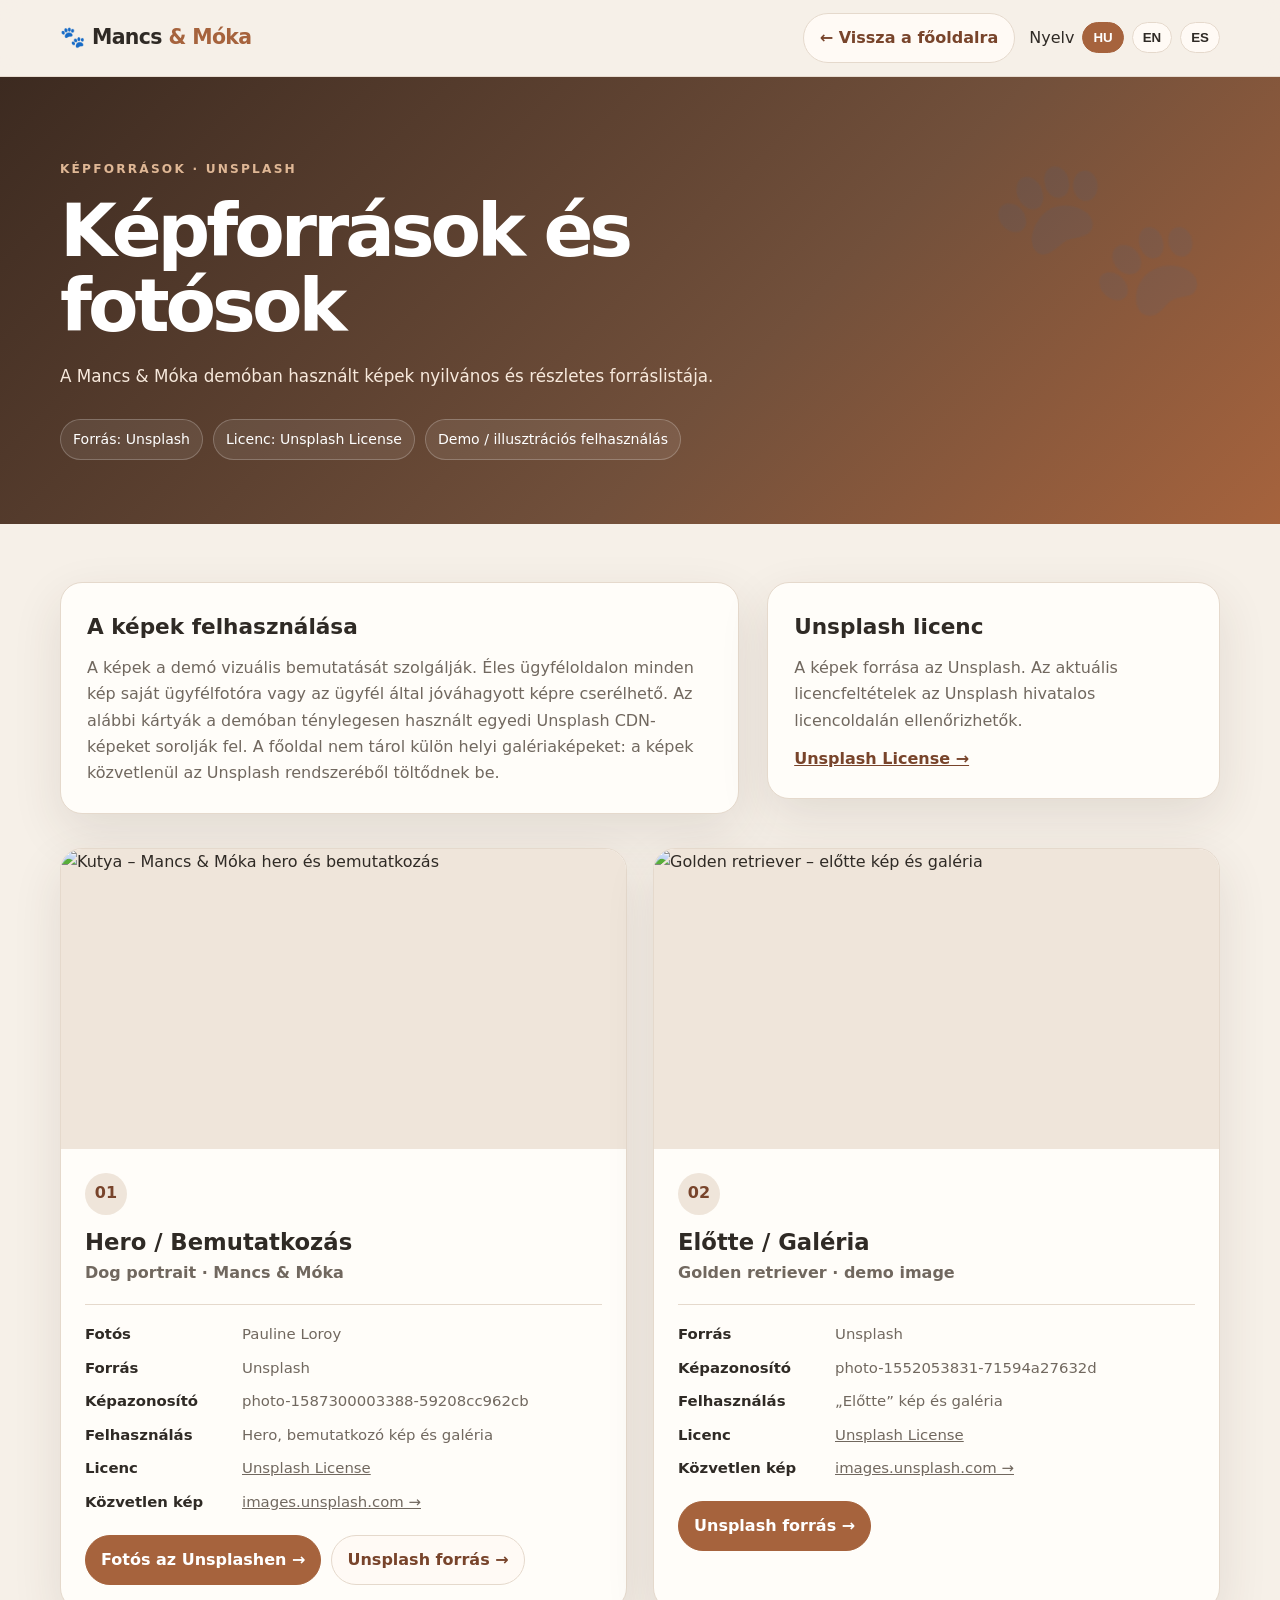
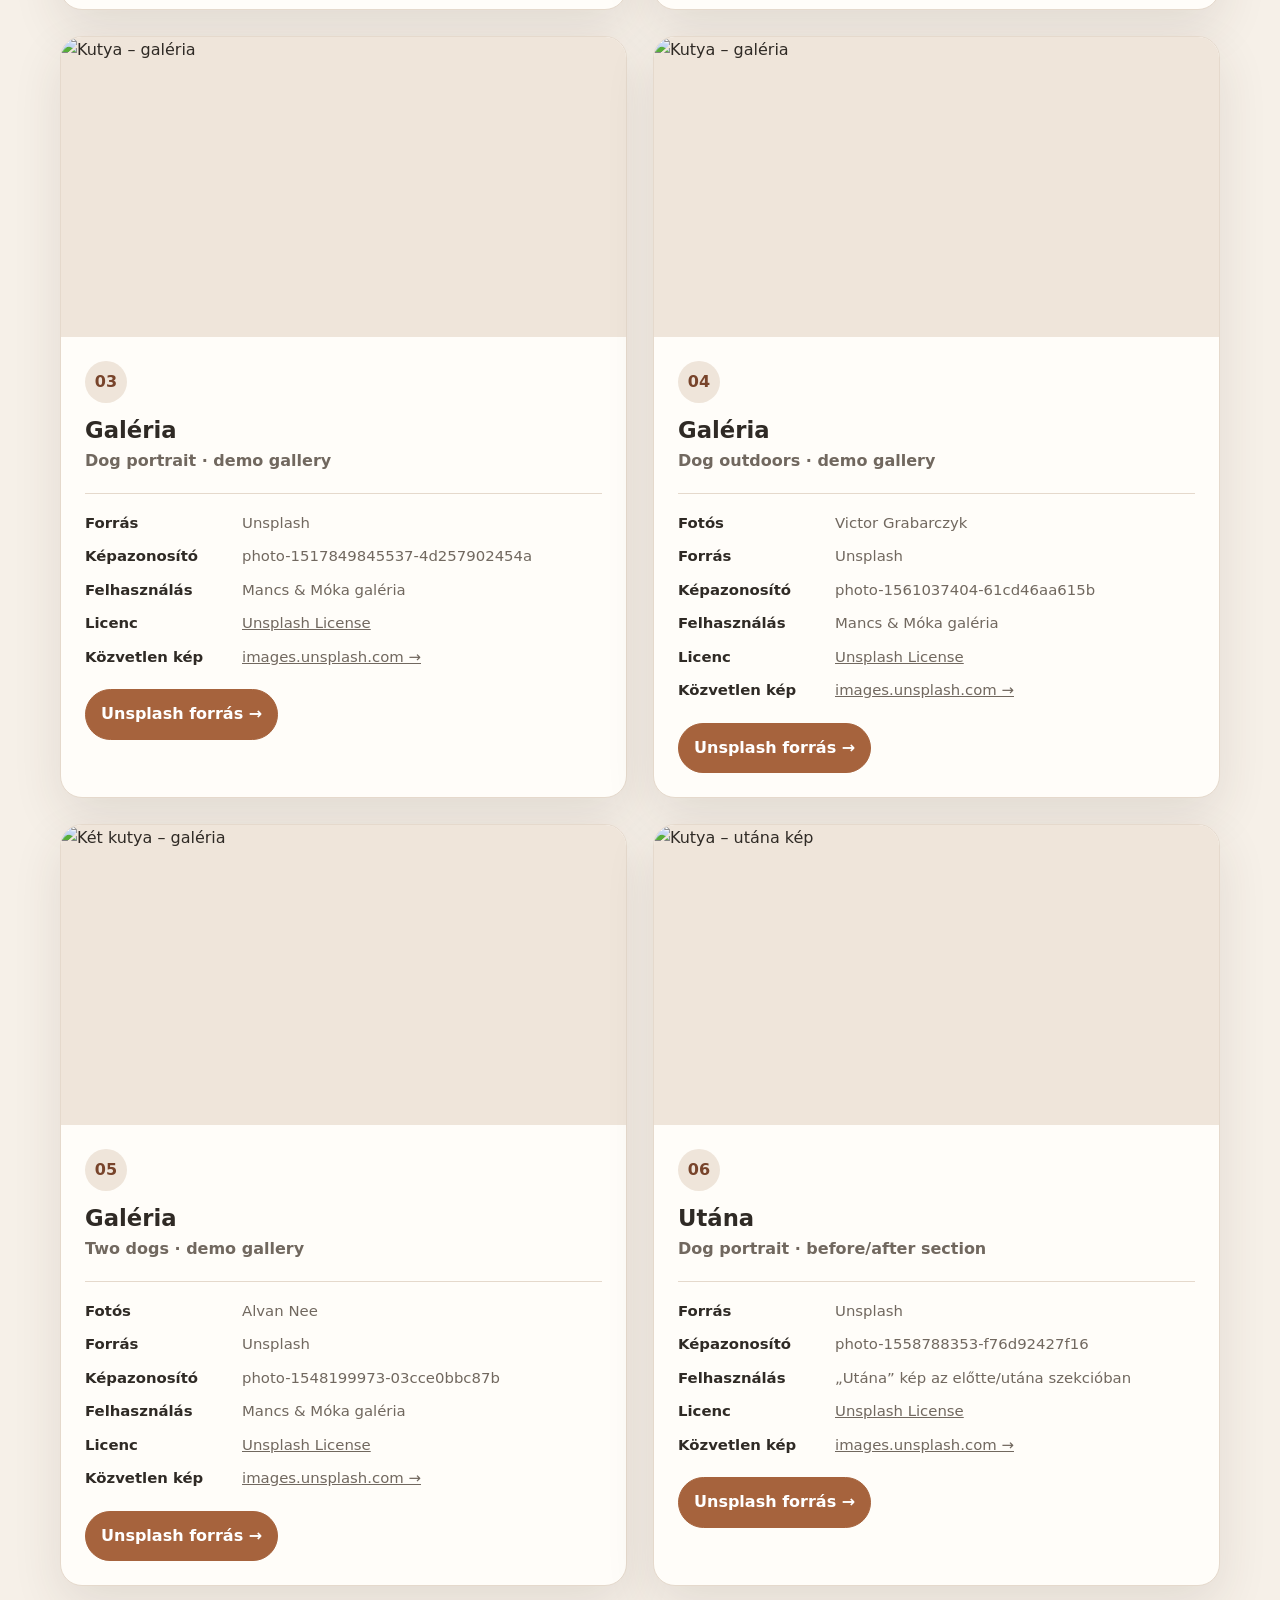
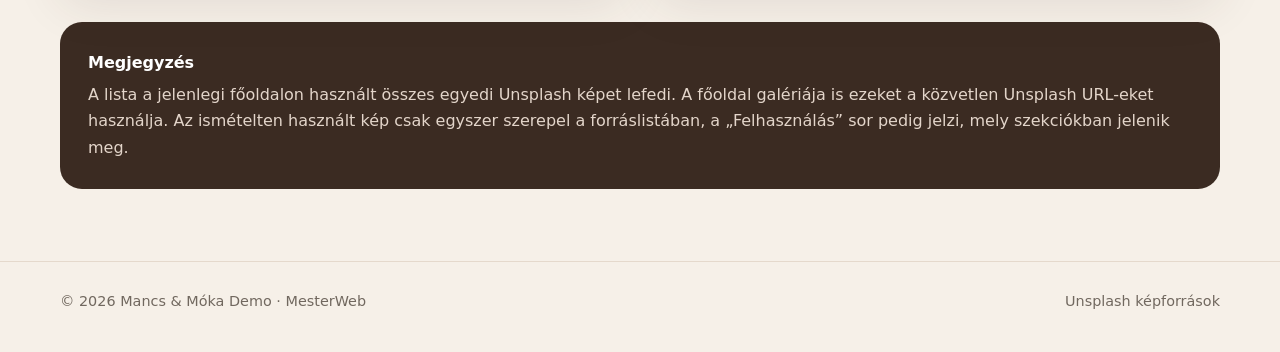
==== commit 901d21b9: "Update kepforrasok.html" ====
--- a/kepforrasok.html
+++ b/kepforrasok.html
@@ -54,7 +54,7 @@
     .note{margin-top:36px;background:#3b2b22;color:#f7eee6;border-radius:var(--radius);padding:28px}
     .note strong{color:#fff}.note p{margin:5px 0 0;color:#e3d5ca}
     footer{border-top:1px solid var(--line);padding:28px 0 38px;color:var(--muted)}
-    .footer-row{display:flex;justify-content:space-between;gap:20px;flex-wrap:wrap;font-size:.9rem;align-items:center}.source-lang{display:flex;align-items:center;gap:8px;flex-wrap:wrap}.source-lang button{border:1px solid var(--line);background:#fffaf5;color:var(--ink);border-radius:999px;padding:7px 10px;font-weight:800;cursor:pointer}.source-lang button.active{background:var(--accent);border-color:var(--accent);color:#fff}
+    .footer-row{display:flex;justify-content:space-between;gap:20px;flex-wrap:wrap;font-size:.9rem;align-items:center}.source-actions{display:flex;align-items:center;gap:14px;flex-wrap:wrap}.source-lang{display:flex;align-items:center;gap:8px;flex-wrap:wrap}.source-lang button{border:1px solid var(--line);background:#fffaf5;color:var(--ink);border-radius:999px;padding:7px 10px;font-weight:800;cursor:pointer}.source-lang button.active{background:var(--accent);border-color:var(--accent);color:#fff}
     @media(max-width:820px){.intro,.source-grid{grid-template-columns:1fr}.hero{padding:58px 0 50px}.source-card img{height:250px}}
     @media(max-width:560px){.container{width:min(100% - 24px,1160px)}.nav{min-height:68px}.back{padding:9px 12px;font-size:.87rem}.hero:after{display:none}.source-card img{height:220px}.meta-row{grid-template-columns:1fr;gap:1px}.source-body{padding:20px}}
   </style>
@@ -63,7 +63,7 @@
   <header class="topbar">
     <div class="container nav">
       <a class="logo" href="./">🐾 Mancs <span>&amp; Móka</span></a>
-      <a class="back" href="./" data-i18n="src_back">← Vissza a főoldalra</a>
+      <div class="source-actions"><a class="back" href="./" data-i18n="src_back">← Vissza a főoldalra</a><div class="source-lang"><span data-i18n="src_lang">Nyelv</span><button type="button" data-lang="hu">HU</button><button type="button" data-lang="en">EN</button><button type="button" data-lang="es">ES</button></div></div>
     </div>
   </header>
 
@@ -193,7 +193,7 @@
   <footer>
     <div class="container footer-row">
       <span>© 2026 Mancs &amp; Móka Demo · MesterWeb</span>
-      <div class="source-lang"><span data-i18n="src_lang">Nyelv</span><button type="button" data-lang="hu">HU</button><button type="button" data-lang="en">EN</button><button type="button" data-lang="es">ES</button></div><span data-i18n="src_footer">Unsplash képforrások</span>
+      <span data-i18n="src_footer">Unsplash képforrások</span>
     </div>
   </footer>
 
